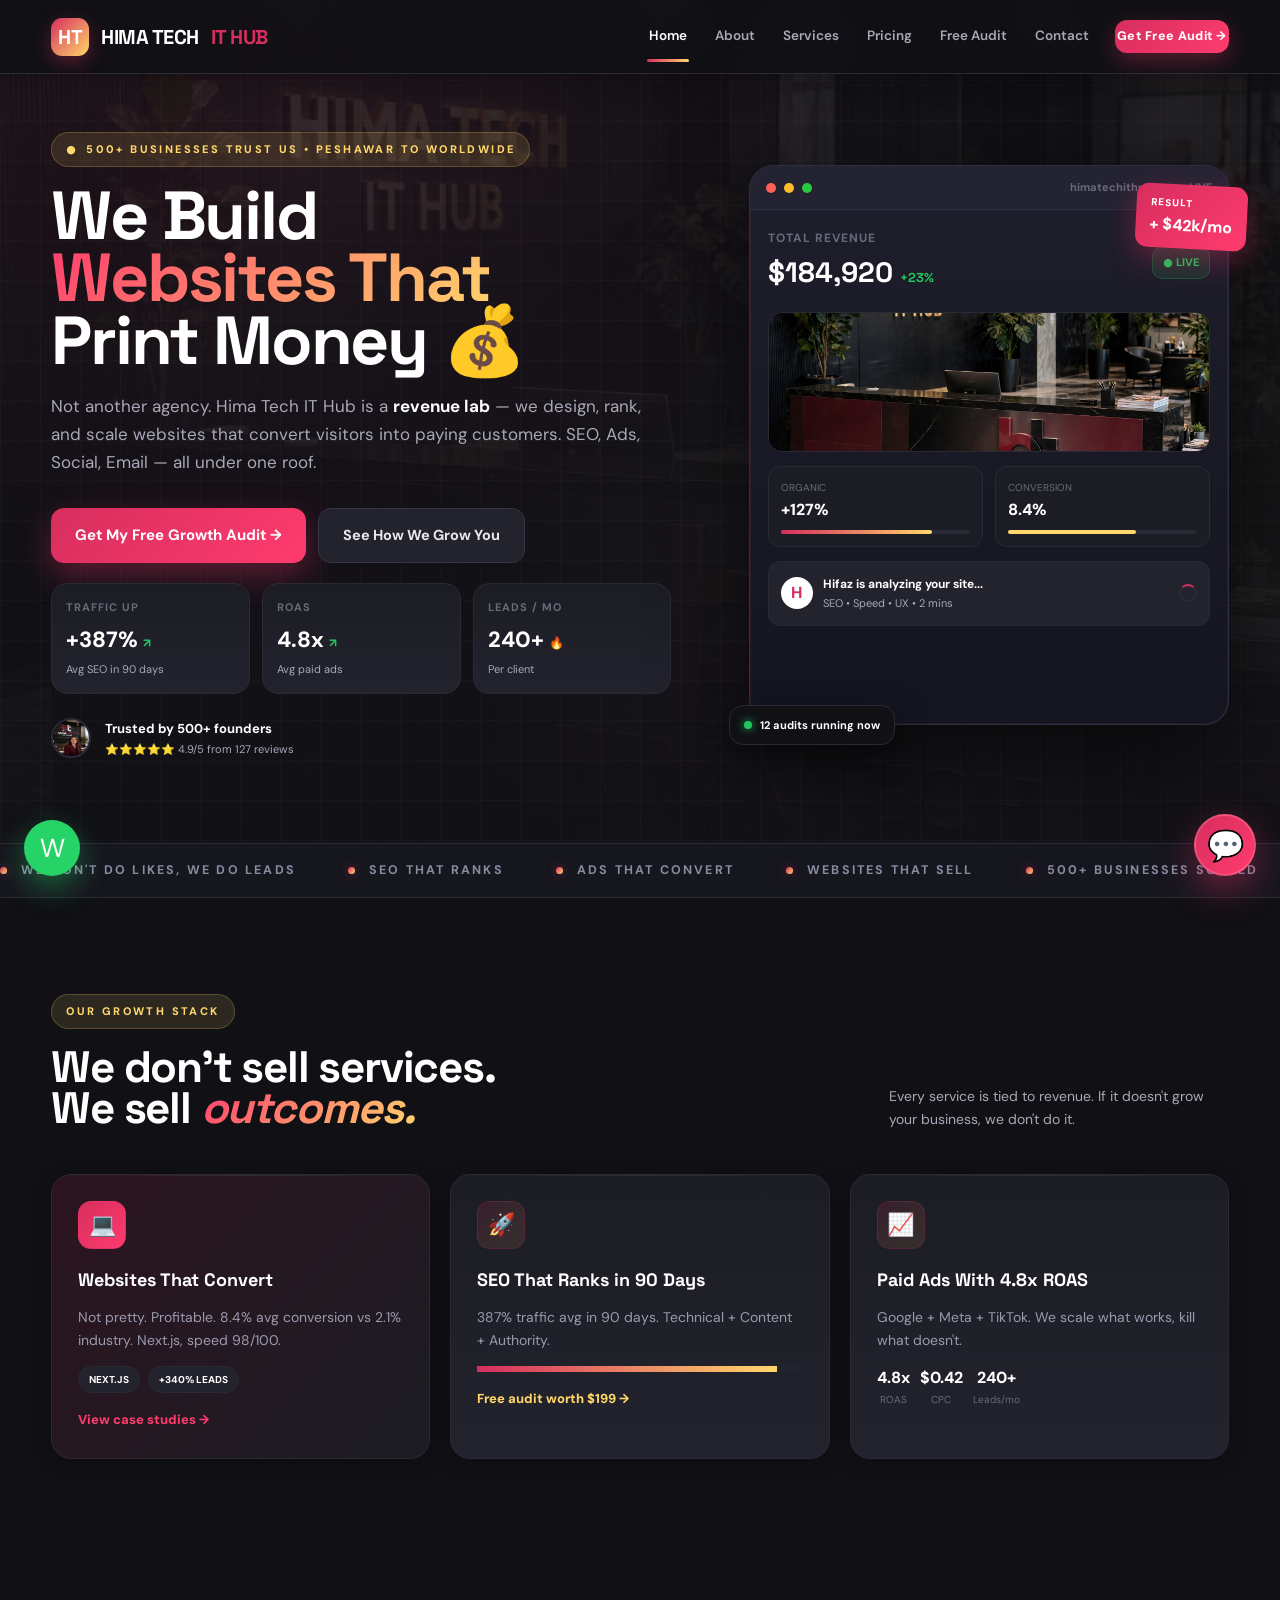
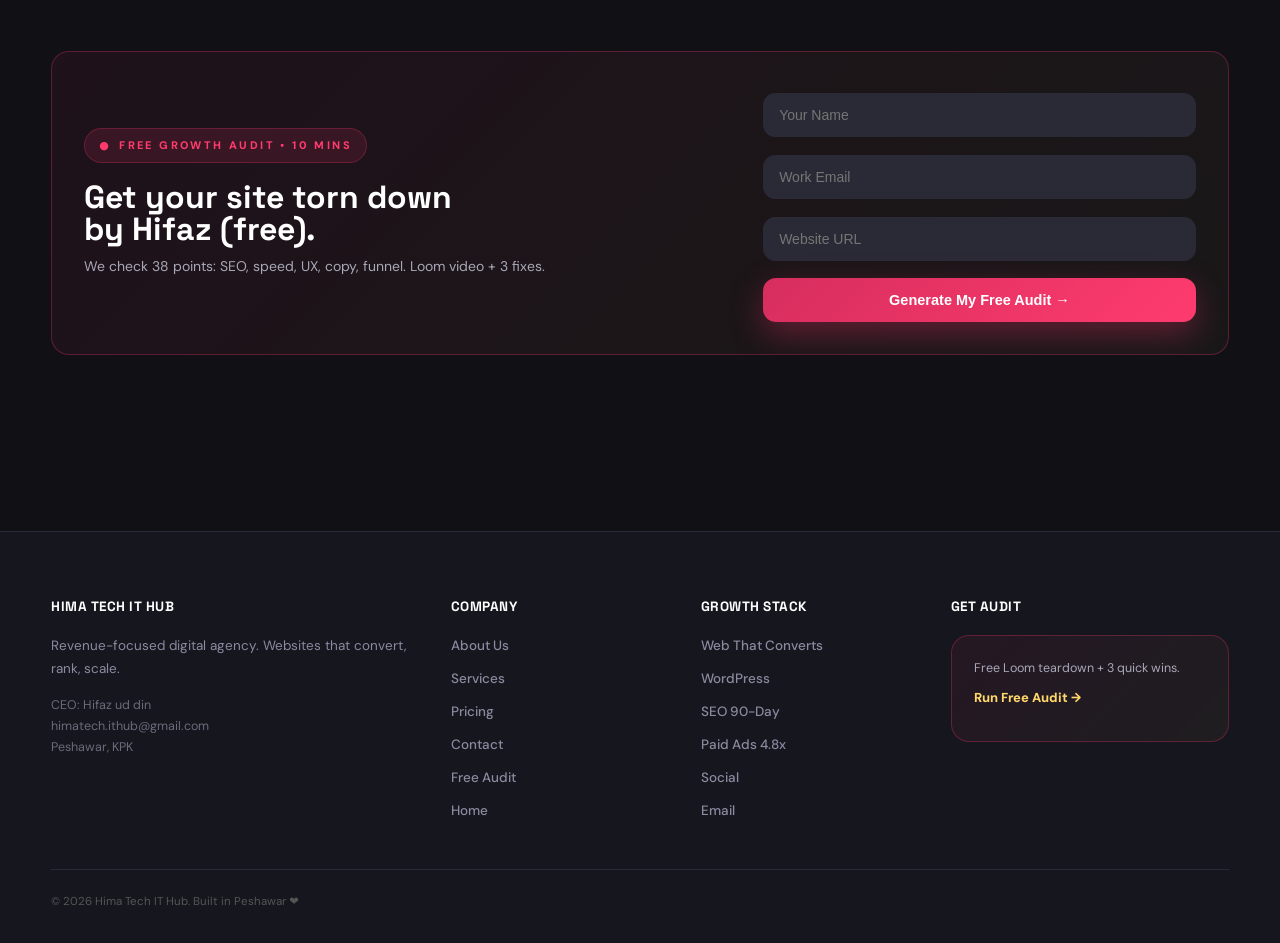
==== index.html @ adca0b05 "Add files via upload" ====
<!doctype html><html lang="en"><head><meta charset="utf-8"><meta name="viewport" content="width=device-width,initial-scale=1">
<title>Hima Tech IT Hub — Digital Marketing Agency That Drives Growth</title>
<meta name="description" content="Peshawar's premium digital marketing agency. SEO, Web Dev, Paid Ads, Social Media that actually converts. Free audit in 10 mins.">
<link href="https://fonts.googleapis.com/css2?family=DM+Sans:wght@400;500;700&family=Space+Grotesk:wght@600;700;800&display=swap" rel="stylesheet">
<link rel="stylesheet" href="assets/css/site.css">
<style>
.digital-grid{position:absolute;inset:0;background-image:linear-gradient(rgba(255,255,255,.02) 1px, transparent 1px),linear-gradient(90deg, rgba(255,255,255,.02) 1px, transparent 1px);background-size:40px 40px;z-index:1}
.hero-left{max-width:620px}
.hero-right{position:relative;width:480px;height:560px}
.dashboard-card{background:linear-gradient(180deg, #1E1E2C 0%, #151520 100%);border:1px solid #2E2E42;border-radius:24px;overflow:hidden;box-shadow:0 30px 90px rgba(0,0,0,.6), 0 0 0 1px rgba(214,46,94,.12) inset}
.dash-header{height:44px;background:#232332;border-bottom:1px solid #2E2E42;display:flex;align-items:center;gap:8px;padding:0 16px}
.dash-dot{width:10px;height:10px;border-radius:50%}
.stats-row{display:grid;grid-template-columns:repeat(3,1fr);gap:12px;margin-top:20px}
.stat-mini{background:linear-gradient(180deg, #1C1C24, #23232E);border:1px solid #2A2A36;border-radius:16px;padding:14px}
.trusted-logos{display:flex;gap:32px;opacity:.5;filter:grayscale(1);align-items:center;flex-wrap:wrap}
@media(max-width:1000px){.hero-right{display:none}.stats-row{grid-template-columns:1fr}}
</style>
</head><body>
<nav class="navbar"><div class="container nav-inner">
<a class="logo" href="index.html"><div class="logo-mark">HT</div> HIMA TECH <span>IT HUB</span></a>
<div class="nav-links" id="navLinks">
<a href="index.html" class="active">Home</a>
<a href="about.html">About</a>
<a href="services.html">Services</a>
<a href="pricing.html">Pricing</a>
<a href="audit.html">Free Audit</a>
<a href="contact.html">Contact</a>
<a href="audit.html" class="navcta">Get Free Audit →</a>
</div>
<button class="mobile-toggle" id="mobileToggle">☰</button>
</div></nav>

<section class="hero" style="min-height:92vh"><div class="digital-grid"></div><div class="hero-bg"><img src="assets/images/image_20260923_080202.webp" alt="" style="opacity:.18"><div class="hero-gradient"></div></div>
<div class="container" style="display:flex;justify-content:space-between;align-items:center;gap:40px;position:relative;z-index:2;flex-wrap:wrap">
<div class="hero-left">
<div class="kicker"><span class="blink">●</span> 500+ BUSINESSES TRUST US • PESHAWAR TO WORLDWIDE</div>
<h1>We Build<br><em>Websites That</em><br>Print Money 💰</h1>
<p class="lead">Not another agency. Hima Tech IT Hub is a <b style="color:#fff">revenue lab</b> — we design, rank, and scale websites that convert visitors into paying customers. SEO, Ads, Social, Email — all under one roof.</p>
<div style="display:flex;gap:12px;flex-wrap:wrap">
<a href="audit.html" class="btn btn-primary" style="font-size:15px">Get My Free Growth Audit →</a>
<a href="services.html" class="btn btn-secondary">See How We Grow You</a>
</div>
<div class="stats-row">
<div class="stat-mini"><div style="font-size:11px;color:#6A6A7A;letter-spacing:1px;font-weight:700">TRAFFIC UP</div><div style="font-size:22px;font-weight:800;margin-top:4px">+387% <span style="color:#22c55e;font-size:12px">↗</span></div><div style="font-size:11px;color:#A8A8B8;margin-top:2px">Avg SEO in 90 days</div></div>
<div class="stat-mini"><div style="font-size:11px;color:#6A6A7A;letter-spacing:1px;font-weight:700">ROAS</div><div style="font-size:22px;font-weight:800;margin-top:4px">4.8x <span style="color:#22c55e;font-size:12px">↗</span></div><div style="font-size:11px;color:#A8A8B8;margin-top:2px">Avg paid ads</div></div>
<div class="stat-mini"><div style="font-size:11px;color:#6A6A7A;letter-spacing:1px;font-weight:700">LEADS / MO</div><div style="font-size:22px;font-weight:800;margin-top:4px">240+ <span style="color:#FFD76B;font-size:12px">🔥</span></div><div style="font-size:11px;color:#A8A8B8;margin-top:2px">Per client</div></div>
</div>
<div style="margin-top:24px;display:flex;gap:14px;align-items:center"><img src="assets/images/image_20260923_080234.webp" style="width:40px;height:40px;border-radius:50%;border:2px solid #2A2A36"><div><div style="font-size:13px;font-weight:700">Trusted by 500+ founders</div><div style="font-size:11px;color:#A8A8B8">⭐⭐⭐⭐⭐ 4.9/5 from 127 reviews</div></div></div>
</div>

<div class="hero-right">
<div class="dashboard-card" style="height:100%;padding:0">
<div class="dash-header"><div class="dash-dot" style="background:#FF5F57"></div><div class="dash-dot" style="background:#FFBD2E"></div><div class="dash-dot" style="background:#28CA42"></div><div style="margin-left:auto;font-size:11px;color:#6A6A7A;font-weight:700">himatechithub.com • LIVE</div></div>
<div style="padding:18px">
<div style="display:flex;justify-content:space-between;align-items:center"><div><div style="font-size:12px;color:#6A6A7A;font-weight:700;letter-spacing:1px">TOTAL REVENUE</div><div style="font-size:28px;font-weight:800;font-family:Space Grotesk">$184,920 <span style="color:#22c55e;font-size:13px">+23%</span></div></div><div style="background:rgba(34,197,94,.12);border:1px solid rgba(34,197,94,.2);border-radius:10px;padding:6px 10px;font-size:11px;color:#22c55e;font-weight:800">● LIVE</div></div>
<img src="assets/images/image_20260923_080202.webp" style="width:100%;height:140px;object-fit:cover;border-radius:14px;margin-top:16px;border:1px solid #2A2A36">
<div style="display:grid;grid-template-columns:1fr 1fr;gap:12px;margin-top:14px">
<div style="background:#1C1C24;border:1px solid #2A2A36;border-radius:12px;padding:12px"><div style="font-size:10px;color:#6A6A7A">ORGANIC</div><div style="font-weight:800">+127%</div><div style="height:4px;background:#2A2A36;border-radius:10px;margin-top:6px"><div style="width:80%;height:100%;background:linear-gradient(90deg,#D62E5E,#FFD76B);border-radius:10px"></div></div></div>
<div style="background:#1C1C24;border:1px solid #2A2A36;border-radius:12px;padding:12px"><div style="font-size:10px;color:#6A6A7A">CONVERSION</div><div style="font-weight:800">8.4%</div><div style="height:4px;background:#2A2A36;border-radius:10px;margin-top:6px"><div style="width:68%;height:100%;background:#FFD76B;border-radius:10px"></div></div></div>
</div>
<div style="margin-top:14px;background:#23232E;border:1px solid #2A2A36;border-radius:12px;padding:12px;display:flex;align-items:center;gap:10px"><div style="width:32px;height:32px;background:#fff;border-radius:50%;display:grid;place-items:center;font-weight:800;color:#D62E5E">H</div><div style="flex:1"><div style="font-size:12px;font-weight:700">Hifaz is analyzing your site...</div><div style="font-size:11px;color:#A8A8B8">SEO • Speed • UX • 2 mins</div></div><div style="width:18px;height:18px;border:2px solid #2A2A36;border-top-color:#D62E5E;border-radius:50%;animation:spin 1s linear infinite"></div></div>
</div>
</div>
<div style="position:absolute;bottom:-20px;left:-20px;background:#101015;border:1px solid #2A2A36;border-radius:14px;padding:10px 14px;display:flex;align-items:center;gap:8px;box-shadow:0 10px 30px rgba(0,0,0,.5)"><div style="width:8px;height:8px;background:#22c55e;border-radius:50%;box-shadow:0 0 8px #22c55e;animation:blink 1.2s infinite"></div><span style="font-size:11px;font-weight:700">12 audits running now</span></div>
<div style="position:absolute;top:20px;right:-18px;background:linear-gradient(135deg,#D62E5E,#FF3B6E);border-radius:12px;padding:10px 14px;box-shadow:0 10px 30px rgba(214,46,94,.4);transform:rotate(3deg)"><div style="font-size:10px;font-weight:800;letter-spacing:1px">RESULT</div><div style="font-size:16px;font-weight:800">+ $42k/mo</div></div>
</div>
</div>
</section>

<div class="marquee"><div class="marquee-track"><span><i></i> WE DON'T DO LIKES, WE DO LEADS</span><span><i></i> SEO THAT RANKS</span><span><i></i> ADS THAT CONVERT</span><span><i></i> WEBSITES THAT SELL</span><span><i></i> 500+ BUSINESSES SCALED</span><span><i></i> PESHAWAR • DUBAI • USA</span><span><i></i> WE DON'T DO LIKES, WE DO LEADS</span></div></div>

<section><div class="container"><div class="section-head" style="display:flex;justify-content:space-between;align-items:end;flex-wrap:wrap;gap:20px"><div><div class="kicker">OUR GROWTH STACK</div><h2>We don't sell services.<br>We sell <em style="background:linear-gradient(135deg,#FF3B6E,#FFD76B);-webkit-background-clip:text;-webkit-text-fill-color:transparent">outcomes.</em></h2></div><p style="color:#A8A8B8;max-width:340px;font-size:14px;line-height:1.6">Every service is tied to revenue. If it doesn't grow your business, we don't do it.</p></div>
<div class="grid" style="grid-template-columns:repeat(3,1fr)">
<div class="card" style="background:linear-gradient(135deg, rgba(214,46,94,.14), #1C1C24)"><div class="card-icon" style="background:linear-gradient(135deg,#D62E5E,#FF3B6E);color:#fff">💻</div><h3>Websites That Convert</h3><p>Not pretty. Profitable. 8.4% avg conversion vs 2.1% industry. Next.js, speed 98/100.</p><div style="margin-top:14px;display:flex;gap:8px"><span style="background:#23232E;border:1px solid #2A2A36;border-radius:100px;padding:4px 10px;font-size:10px;font-weight:700">NEXT.JS</span><span style="background:#23232E;border:1px solid #2A2A36;border-radius:100px;padding:4px 10px;font-size:10px;font-weight:700">+340% LEADS</span></div><a href="services/web.html" style="margin-top:16px;display:inline-flex;gap:6px;align-items:center;color:#FF3B6E;font-weight:800;font-size:13px">View case studies →</a></div>
<div class="card"><div class="card-icon">🚀</div><h3>SEO That Ranks in 90 Days</h3><p>387% traffic avg in 90 days. Technical + Content + Authority.</p><div style="margin-top:14px;height:6px;background:#23232E;border-radius:10px"><div style="width:92%;height:100%;background:linear-gradient(90deg,#D62E5E,#FFD76B)"></div></div><a href="services/seo.html" style="margin-top:16px;display:inline-flex;color:#FFD76B;font-weight:800;font-size:13px">Free audit worth $199 →</a></div>
<div class="card"><div class="card-icon">📈</div><h3>Paid Ads With 4.8x ROAS</h3><p>Google + Meta + TikTok. We scale what works, kill what doesn't.</p><div style="margin-top:12px;display:flex;gap:10px"><div style="text-align:center"><div style="font-weight:800">4.8x</div><div style="font-size:10px;color:#6A6A7A">ROAS</div></div><div style="text-align:center"><div style="font-weight:800">$0.42</div><div style="font-size:10px;color:#6A6A7A">CPC</div></div><div style="text-align:center"><div style="font-weight:800">240+</div><div style="font-size:10px;color:#6A6A7A">Leads/mo</div></div></div></div>
</div></div></section>

<section><div class="container"><div class="audit-box blink-border" style="display:grid;grid-template-columns:1.2fr .8fr;gap:30px;align-items:center;padding:32px"><div><div class="kicker" style="background:rgba(214,46,94,.15);border-color:rgba(214,46,94,.3);color:#FF3B6E"><span class="blink">●</span> FREE GROWTH AUDIT • 10 MINS</div><h2 style="font-family:Space Grotesk;font-size:32px;line-height:1">Get your site torn down<br>by Hifaz (free).</h2><p style="color:#A8A8B8;margin-top:10px;font-size:14px">We check 38 points: SEO, speed, UX, copy, funnel. Loom video + 3 fixes.</p></div><form id="auditForm"><input class="input" id="auditName" placeholder="Your Name" required><input class="input" id="auditEmail" type="email" placeholder="Work Email" required><input class="input" id="auditPhone" placeholder="Website URL" required><div id="auditProgress" style="display:none;margin:12px 0"><div style="height:8px;background:#23232E;border-radius:100px;overflow:hidden"><div style="height:100%;width:0%;background:linear-gradient(90deg,#D62E5E,#FFD76B);transition:.3s"></div></div><span style="font-size:12px;color:#A8A8B8;margin-top:6px;display:block">0% • Scanning 38 checks...</span></div><button class="btn btn-primary" style="width:100%;justify-content:center;margin-top:8px">Generate My Free Audit →</button><div id="auditResult" style="display:none;margin-top:14px"></div></form></div></div></section>

<footer><div class="container footer-grid">
<div><h4>HIMA TECH IT HUB</h4><p style="color:#8a8aa0;font-size:13.5px;margin-top:10px;line-height:1.7">Revenue-focused digital agency. Websites that convert, rank, scale.</p><p style="color:#6A6A7A;font-size:12.5px;margin-top:14px">CEO: Hifaz ud din<br>himatech.ithub@gmail.com<br>Peshawar, KPK</p></div>
<div><h4>Company</h4><a href="about.html">About Us</a><a href="services.html">Services</a><a href="pricing.html">Pricing</a><a href="contact.html">Contact</a><a href="audit.html">Free Audit</a><a href="index.html">Home</a></div>
<div><h4>Growth Stack</h4><a href="services/web.html">Web That Converts</a><a href="services/wordpress.html">WordPress</a><a href="services/seo.html">SEO 90-Day</a><a href="services/digital-marketing.html">Paid Ads 4.8x</a><a href="services/social-media.html">Social</a><a href="services/email-marketing.html">Email</a></div>
<div><h4>Get Audit</h4><div class="audit-box blink-border"><p style="font-size:12.5px;color:#A8A8B8">Free Loom teardown + 3 quick wins.</p><a href="audit.html" style="color:#FFD76B;font-weight:800;font-size:13px;margin-top:8px;display:inline-flex;gap:6px">Run Free Audit →</a></div></div>
</div><div class="container" style="margin-top:36px;padding-top:22px;border-top:1px solid #2A2A36;display:flex;justify-content:space-between;flex-wrap:wrap;gap:12px"><p style="color:#555;font-size:11.5px">© 2026 Hima Tech IT Hub. Built in Peshawar ❤️</p></div></footer>

<div class="hifaz-widget">
  <div class="hifaz-bubble" id="hifazBubble" onclick="toggleHifaz()">💬</div>
  <div class="hifaz-panel" id="hifazPanel">
    <div class="hifaz-header">
      <div class="hifaz-header-info"><div class="hifaz-avatar">H</div><div class="hifaz-status"><b>Hifaz is Online</b><span><i></i> CEO • Reply in 2 mins</span></div></div>
      <div class="hifaz-controls"><div class="hifaz-ctrl" onclick="minimizeHifaz()" title="Minimize">─</div><div class="hifaz-ctrl" onclick="closeHifaz()" title="Close">✕</div></div>
    </div>
    <div id="hifazBody" style="height:220px;overflow-y:auto;padding:14px"><div class="hifaz-msg"><p>👋 Need a Stripe-level site that actually converts? I can review your current site free in 10 mins. Want the audit?</p><div class="hifaz-msg-time">Just now • Online</div></div></div>
    <div class="hifaz-input-area"><input class="hifaz-input" id="hifazInput" placeholder="Type your message..." onkeypress="if(event.key==='Enter') sendHifaz()"><button class="hifaz-send" onclick="sendHifaz()">➤</button></div>
  </div>
  <div class="hifaz-minimized" id="hifazMinimized" onclick="restoreHifaz()"><div class="hifaz-minimized-dot"></div><span style="font-size:13px;font-weight:700;color:#fff">Hifaz is Online</span><span style="font-size:11px;color:#A8A8B8;margin-left:6px">Click to expand</span><div style="margin-left:10px;width:22px;height:22px;background:rgba(255,255,255,.1);border-radius:6px;display:grid;place-items:center;font-size:10px" onclick="event.stopPropagation(); closeHifaz()">✕</div></div>
</div>

<a class="whatsapp" href="https://wa.me/923001234567" target="_blank">W</a>
<div class="popup" id="welcomePopup"><div class="popup-box"><div class="close-x" onclick="closePopup('welcomePopup')">✕</div><div class="kicker"><span class="blink">●</span> LIMITED • $199 VALUE FREE</div><h3 style="font-family:Space Grotesk;font-size:22px;margin:12px 0">Free 10-Min Loom Audit</h3><p style="color:#A8A8B8;font-size:13px;line-height:1.5">Hifaz will record a personal video tearing down your site.</p><a href="audit.html" class="btn btn-primary" style="margin-top:18px;width:100%;justify-content:center">Claim My Free Audit →</a></div></div>
<div class="popup" id="auditPopup"><div class="popup-box"><div class="close-x" onclick="closePopup('auditPopup')">✕</div><h3 style="font-family:Space Grotesk">Start Free Audit</h3><form id="auditForm2" style="margin-top:16px"><input class="input" placeholder="Your Name" required><input class="input" type="email" placeholder="Work Email" required><input class="input" placeholder="Website URL" required><button class="btn btn-primary" style="width:100%;margin-top:10px;justify-content:center">Generate Audit →</button></form></div></div>
<script>const s=document.createElement('style');s.textContent='@keyframes spin{to{transform:rotate(360deg)}}';document.head.appendChild(s);</script>
<script src="assets/js/site.js"></script>
</body></html>
---- assets/css/site.css ----
:root{
 --black:#101015;
 --black2:#16161E;
 --card:#1C1C24;
 --card2:#23232E;
 --card3:#2A2A36;
 --maroon:#D62E5E;
 --maroon2:#FF3B6E;
 --maroon3:#9B1D3D;
 --gold:#FFD76B;
 --gold2:#D4AF37;
 --muted:#A8A8B8;
 --muted2:#6A6A7A;
 --border:#2A2A36;
 --border2:#343444;
 --white:#F8F8FF;
}
*{margin:0;padding:0;box-sizing:border-box}
html{scroll-behavior:smooth}
body{font-family:'DM Sans',system-ui,sans-serif;background:var(--black);color:#fff;line-height:1.7;overflow-x:hidden}
.container{width:min(1180px,92%);margin:auto}
a{text-decoration:none;color:inherit;cursor:pointer}
img{max-width:100%;display:block}

/* Navbar - bright rich */
.navbar{position:fixed;top:0;width:100%;height:74px;background:rgba(16,16,21,.88);backdrop-filter:blur(20px) saturate(1.2);border-bottom:1px solid var(--border);z-index:1000;box-shadow:0 4px 30px rgba(0,0,0,.3)}
.nav-inner{height:100%;display:flex;justify-content:space-between;align-items:center}
.logo{display:flex;align-items:center;gap:12px;font-family:'Space Grotesk',sans-serif;font-weight:800;font-size:20px;letter-spacing:-.5px}
.logo-mark{width:38px;height:38px;background:linear-gradient(135deg,var(--maroon),var(--gold));border-radius:11px;display:grid;place-items:center;font-weight:900;color:#fff;box-shadow:0 6px 18px rgba(214,46,94,.35)}
.logo span{color:var(--maroon);font-weight:700}
.nav-links{display:flex;gap:24px;align-items:center;font-size:13.5px;font-weight:600;color:var(--muted)}
.nav-links a{position:relative;transition:.25s;padding:6px 2px}
.nav-links a:hover,.nav-links a.active{color:#fff}
.nav-links a.active:after{content:'';position:absolute;bottom:-8px;left:0;width:100%;height:2.5px;background:linear-gradient(90deg,var(--maroon),var(--gold));border-radius:2px}
.navcta{background:linear-gradient(135deg,var(--maroon),var(--maroon2));color:#fff;padding:11px 20px;border-radius:12px;font-weight:800;font-size:12.5px;letter-spacing:.3px;transition:.25s;box-shadow:0 8px 22px rgba(214,46,94,.35)}
.navcta:hover{transform:translateY(-2px);box-shadow:0 12px 30px rgba(214,46,94,.45)}
.mobile-toggle{display:none;background:var(--card2);border:1px solid var(--border);color:#fff;width:42px;height:42px;border-radius:12px;cursor:pointer}

/* Hero - brighter */
.hero{padding:132px 0 84px;min-height:90vh;display:flex;align-items:center;position:relative;overflow:hidden;background:radial-gradient(800px 500px at 15% 20%, rgba(214,46,94,.18), transparent), radial-gradient(700px 400px at 85% 70%, rgba(255,215,107,.12), transparent), linear-gradient(180deg, var(--black) 0%, var(--black2) 100%)}
.hero-bg{position:absolute;inset:0;z-index:0}
.hero-bg img{width:100%;height:100%;object-fit:cover;opacity:.22}
.hero-gradient{position:absolute;inset:0;background:linear-gradient(180deg, rgba(16,16,21,.4) 0%, rgba(16,16,21,.85) 100%);z-index:1}
.hero .container{position:relative;z-index:2}
.kicker{color:var(--gold);font-size:11px;letter-spacing:2.4px;text-transform:uppercase;font-weight:800;display:inline-flex;gap:8px;align-items:center;background:rgba(255,215,107,.12);border:1px solid rgba(255,215,107,.22);padding:7px 14px;border-radius:100px;margin-bottom:18px}
.blink{animation:blink 1.3s infinite}
@keyframes blink{0%,100%{opacity:1}50%{opacity:.4}}
h1{font-family:'Space Grotesk',sans-serif;font-size:clamp(38px,6vw,68px);line-height:.92;letter-spacing:-2.2px;font-weight:800}
h1 em{font-style:normal;background:linear-gradient(135deg,var(--maroon2),var(--gold));-webkit-background-clip:text;-webkit-text-fill-color:transparent}
.lead{color:var(--muted);max-width:640px;margin:20px 0 32px;font-size:17px;line-height:1.65}
.btn{display:inline-flex;gap:8px;align-items:center;padding:14px 24px;border-radius:13px;font-weight:700;border:0;cursor:pointer;font-size:14.5px;transition:.25s}
.btn-primary{background:linear-gradient(135deg,var(--maroon),var(--maroon2));color:#fff;box-shadow:0 12px 32px rgba(214,46,94,.38)}
.btn-primary:hover{transform:translateY(-2px);box-shadow:0 16px 40px rgba(214,46,94,.48)}
.btn-secondary{background:var(--card2);border:1px solid var(--border2);color:#e8e8ee}
.btn-secondary:hover{border-color:var(--border2);background:var(--card3);transform:translateY(-1px)}

/* Marquee */
.marquee{border-top:1px solid var(--border);border-bottom:1px solid var(--border);background:var(--black2);padding:16px 0;overflow:hidden;white-space:nowrap}
.marquee-track{display:flex;gap:52px;animation:marq 30s linear infinite}
.marquee-track span{font-size:12.5px;letter-spacing:2.2px;text-transform:uppercase;color:#8a8aa0;font-weight:700;display:flex;align-items:center;gap:14px}
.marquee-track span i{width:7px;height:7px;background:linear-gradient(135deg,var(--maroon),var(--gold));border-radius:50%;display:inline-block;box-shadow:0 0 8px rgba(214,46,94,.5)}
@keyframes marq{0%{transform:translateX(0)}100%{transform:translateX(-50%)}}

/* Sections */
section{padding:96px 0;position:relative}
.section-head{margin-bottom:44px}
.section-head h2{font-family:'Space Grotesk';font-size:clamp(30px,4.2vw,44px);letter-spacing:-1.2px;line-height:.95;font-weight:800}
.section-head p{color:var(--muted);max-width:580px;margin-top:14px;font-size:15px}
.grid{display:grid;grid-template-columns:repeat(auto-fill,minmax(320px,1fr));gap:20px}
.card{background:linear-gradient(180deg,var(--card),var(--card2));border:1px solid var(--border);border-radius:20px;padding:26px;transition:.35s;position:relative;overflow:hidden;box-shadow:0 4px 20px rgba(0,0,0,.2)}
.card:before{content:'';position:absolute;top:0;left:0;right:0;height:1px;background:linear-gradient(90deg, transparent, rgba(255,255,255,.08), transparent)}
.card:hover{border-color:rgba(214,46,94,.35);transform:translateY(-6px);box-shadow:0 20px 50px rgba(0,0,0,.35), 0 0 0 1px rgba(214,46,94,.1) inset}
.card h3{font-size:18px;margin-bottom:10px;font-family:'Space Grotesk';font-weight:700}
.card p{color:#9a9ab0;font-size:14px;line-height:1.65}
.card-icon{width:48px;height:48px;border-radius:13px;background:linear-gradient(135deg, rgba(214,46,94,.15), rgba(255,215,107,.1));border:1px solid rgba(214,46,94,.2);display:grid;place-items:center;margin-bottom:16px;color:var(--maroon2);font-size:22px}

.img-card{border-radius:22px;overflow:hidden;border:1px solid var(--border);position:relative;box-shadow:0 12px 40px rgba(0,0,0,.3)}
.img-card img{width:100%;height:100%;object-fit:cover;transition:.7s}
.img-card:hover img{transform:scale(1.06)}

.pricing{display:grid;grid-template-columns:repeat(3,1fr);gap:20px}
.price-card{background:var(--card);border:1px solid var(--border);border-radius:22px;padding:32px;position:relative;transition:.3s}
.price-card:hover{transform:translateY(-4px);border-color:var(--border2)}
.price-card.popular{border-color:var(--maroon);background:linear-gradient(180deg, rgba(214,46,94,.12), var(--card));transform:scale(1.03);box-shadow:0 20px 60px rgba(214,46,94,.18)}
.price-badge{position:absolute;top:-13px;left:50%;transform:translateX(-50%);background:linear-gradient(135deg,var(--maroon),var(--gold));color:#fff;font-size:10.5px;letter-spacing:1.5px;font-weight:800;padding:7px 16px;border-radius:100px;box-shadow:0 6px 18px rgba(214,46,94,.35)}

/* Footer - functional */
footer{background:var(--black2);border-top:1px solid var(--border);padding:64px 0 32px;margin-top:80px}
.footer-grid{display:grid;grid-template-columns:1.7fr 1fr 1fr 1.3fr;gap:36px}
footer h4{font-family:'Space Grotesk';font-size:13.5px;margin-bottom:16px;letter-spacing:.5px;font-weight:700;text-transform:uppercase;color:#fff}
footer a{display:block;color:#8a8aa0;font-size:13.5px;margin:10px 0;transition:.25s;font-weight:500}
footer a:hover{color:#fff;transform:translateX(3px)}
footer a.active{color:var(--maroon2);font-weight:700}

/* Popups */
.popup{position:fixed;inset:0;background:rgba(0,0,0,.75);backdrop-filter:blur(12px);display:none;place-items:center;z-index:2000;padding:20px}
.popup-box{background:linear-gradient(180deg,var(--card2),var(--black));border:1px solid var(--border2);border-radius:24px;padding:32px;max-width:460px;width:100%;position:relative;box-shadow:0 40px 100px rgba(0,0,0,.7)}
.close-x{position:absolute;top:14px;right:14px;width:36px;height:36px;border-radius:50%;background:var(--card3);border:1px solid var(--border);display:grid;place-items:center;cursor:pointer;transition:.2s;color:#fff}
.close-x:hover{background:var(--maroon);border-color:var(--maroon)}

/* Hifaz Chat Widget - with minimize & cut */
.hifaz-widget{position:fixed;bottom:24px;right:24px;z-index:1300;font-family:'DM Sans',sans-serif}
.hifaz-bubble{width:62px;height:62px;background:linear-gradient(135deg,var(--maroon),var(--maroon2));border-radius:50%;display:grid;place-items:center;color:#fff;font-size:30px;box-shadow:0 14px 36px rgba(214,46,94,.45);cursor:pointer;animation:chatPulse 2.5s infinite;transition:.3s;border:2px solid rgba(255,255,255,.15)}
.hifaz-bubble:hover{transform:scale(1.08)}
@keyframes chatPulse{0%{box-shadow:0 0 0 0 rgba(214,46,94,.6)}70%{box-shadow:0 0 0 18px rgba(214,46,94,0)}100%{box-shadow:0 0 0 0 rgba(214,46,94,0)}}
.hifaz-panel{position:absolute;bottom:76px;right:0;width:360px;max-width:90vw;background:linear-gradient(180deg,var(--card2),var(--black2));border:1px solid var(--border2);border-radius:20px;box-shadow:0 24px 80px rgba(0,0,0,.5);overflow:hidden;display:none;animation:slideUp .3s ease}
.hifaz-panel.open{display:block}
@keyframes slideUp{from{transform:translateY(20px);opacity:0}to{transform:translateY(0);opacity:1}}
.hifaz-header{background:linear-gradient(135deg,var(--maroon),var(--maroon2));padding:16px 18px;display:flex;justify-content:space-between;align-items:center;color:#fff}
.hifaz-header-info{display:flex;gap:12px;align-items:center}
.hifaz-avatar{width:42px;height:42px;background:#fff;border-radius:50%;display:grid;place-items:center;font-weight:800;color:var(--maroon);font-size:16px;border:2px solid rgba(255,255,255,.3)}
.hifaz-status{display:flex;flex-direction:column}
.hifaz-status b{font-size:14px;font-weight:800;line-height:1}
.hifaz-status span{font-size:11px;opacity:.9;display:flex;align-items:center;gap:5px}
.hifaz-status span i{width:7px;height:7px;background:#22c55e;border-radius:50%;display:inline-block;box-shadow:0 0 6px #22c55e;animation:blink 1.5s infinite}
.hifaz-controls{display:flex;gap:8px}
.hifaz-ctrl{width:30px;height:30px;background:rgba(255,255,255,.18);border:1px solid rgba(255,255,255,.15);border-radius:8px;display:grid;place-items:center;cursor:pointer;transition:.2s;color:#fff;font-size:14px}
.hifaz-ctrl:hover{background:rgba(255,255,255,.28)}
.hifaz-body{padding:18px;background:var(--card)}
.hifaz-msg{background:var(--card3);border:1px solid var(--border);border-radius:14px 14px 14px 4px;padding:12px 14px;margin-bottom:12px;max-width:85%}
.hifaz-msg p{font-size:13px;color:#c8c8d8;line-height:1.5}
.hifaz-msg-time{font-size:10px;color:var(--muted2);margin-top:6px}
.hifaz-input-area{display:flex;gap:10px;padding:14px;background:var(--black2);border-top:1px solid var(--border)}
.hifaz-input{flex:1;background:var(--card3);border:1px solid var(--border);border-radius:12px;padding:11px 14px;color:#fff;font-size:13px;outline:none}
.hifaz-input:focus{border-color:var(--maroon)}
.hifaz-send{width:42px;height:42px;background:linear-gradient(135deg,var(--maroon),var(--maroon2));border:none;border-radius:12px;display:grid;place-items:center;color:#fff;cursor:pointer;transition:.2s}
.hifaz-send:hover{transform:scale(1.05)}
.hifaz-minimized{position:fixed;bottom:24px;right:24px;background:var(--card2);border:1px solid var(--border2);border-radius:100px;padding:10px 16px;display:none;align-items:center;gap:10px;z-index:1300;box-shadow:0 12px 32px rgba(0,0,0,.4);cursor:pointer}
.hifaz-minimized.show{display:flex}
.hifaz-minimized-dot{width:10px;height:10px;background:#22c55e;border-radius:50%;box-shadow:0 0 8px #22c55e;animation:blink 1.5s infinite}

.whatsapp{position:fixed;bottom:24px;left:24px;width:56px;height:56px;background:#25D366;border-radius:50%;display:grid;place-items:center;color:#fff;font-size:26px;box-shadow:0 12px 30px rgba(37,211,102,.4);z-index:1200;transition:.25s}
.whatsapp:hover{transform:scale(1.08)}
.audit-box{border:1px solid rgba(214,46,94,.35);border-radius:18px;padding:22px;background:linear-gradient(135deg, rgba(214,46,94,.08), rgba(255,215,107,.04));position:relative;overflow:hidden}
.audit-box.blink-border{animation:borderBlink 1.8s infinite}
@keyframes borderBlink{0%,100%{border-color:rgba(214,46,94,.35);box-shadow:0 0 0 0 rgba(214,46,94,.1)}50%{border-color:rgba(214,46,94,.7);box-shadow:0 0 0 10px rgba(214,46,94,.08)}}
.input{width:100%;background:var(--card3);border:1px solid var(--border);color:#fff;padding:13px 15px;border-radius:12px;font-size:14px;margin:9px 0;outline:none;transition:.2s}
.input:focus{border-color:var(--maroon);background:var(--card2)}
@media(max-width:900px){.nav-links{display:none}.mobile-toggle{display:grid}.footer-grid{grid-template-columns:1fr 1fr}.pricing{grid-template-columns:1fr}.hero{padding:104px 0 56px}.hifaz-panel{width:92vw;right:-8px}}
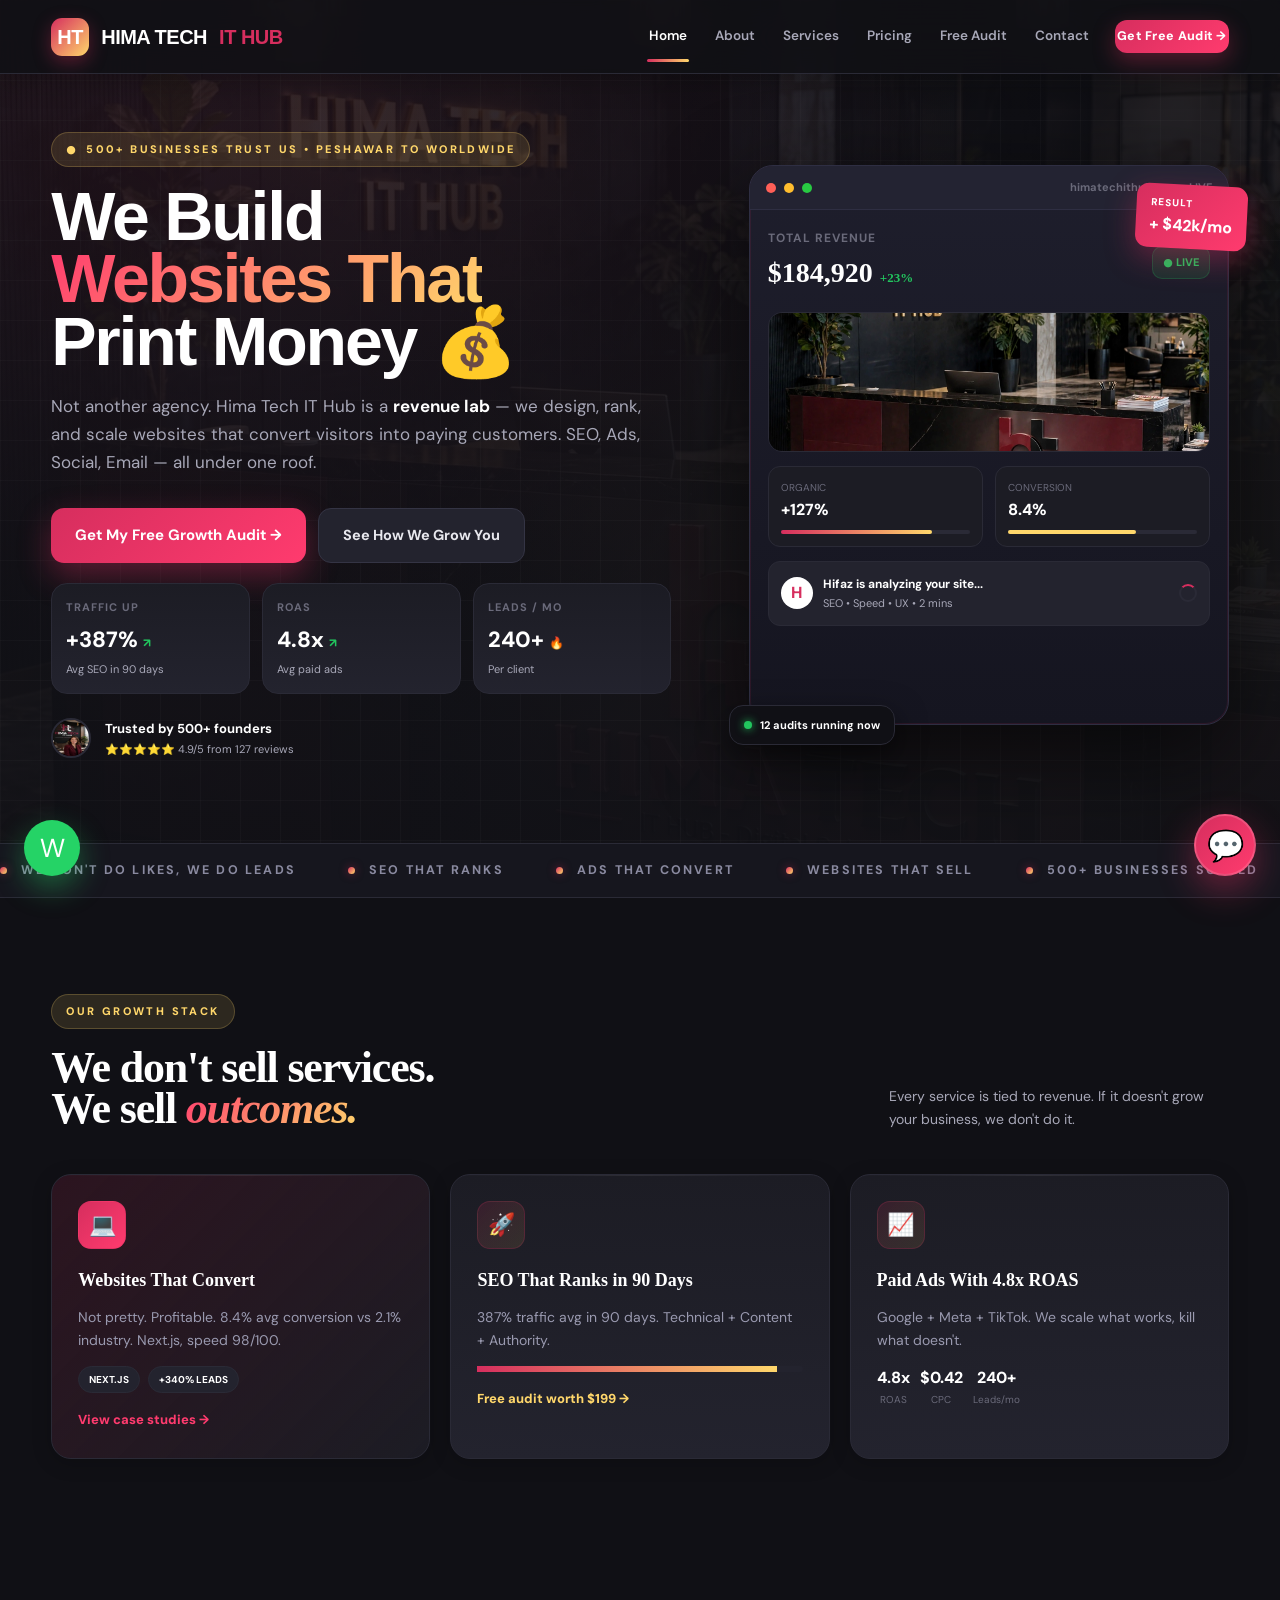
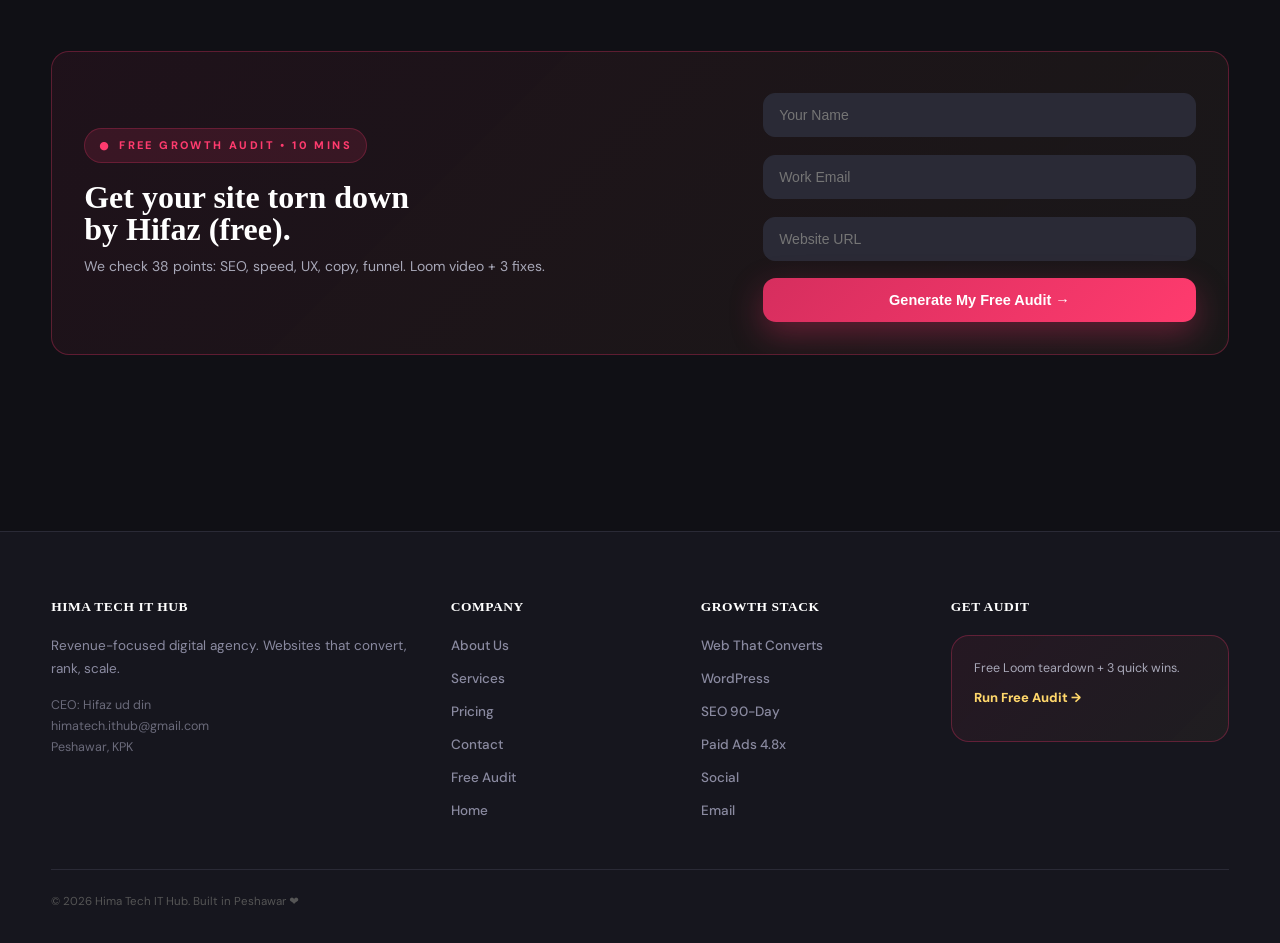
==== commit a3d4e671: "Update font link in index.html" ====
--- a/index.html
+++ b/index.html
@@ -1,7 +1,7 @@
 <!doctype html><html lang="en"><head><meta charset="utf-8"><meta name="viewport" content="width=device-width,initial-scale=1">
 <title>Hima Tech IT Hub — Digital Marketing Agency That Drives Growth</title>
 <meta name="description" content="Peshawar's premium digital marketing agency. SEO, Web Dev, Paid Ads, Social Media that actually converts. Free audit in 10 mins.">
-<link href="https://fonts.googleapis.com/css2?family=DM+Sans:wght@400;500;700&family=Space+Grotesk:wght@600;700;800&display=swap" rel="stylesheet">
+<link href="https://fonts.googleapis.com/css2?family=Clash+Display:wght@600;700&family=Syne:wght@700;800&family=DM+Sans:wght@400;500;700&display=swap" rel="stylesheet">
 <link rel="stylesheet" href="assets/css/site.css">
 <style>
 .digital-grid{position:absolute;inset:0;background-image:linear-gradient(rgba(255,255,255,.02) 1px, transparent 1px),linear-gradient(90deg, rgba(255,255,255,.02) 1px, transparent 1px);background-size:40px 40px;z-index:1}
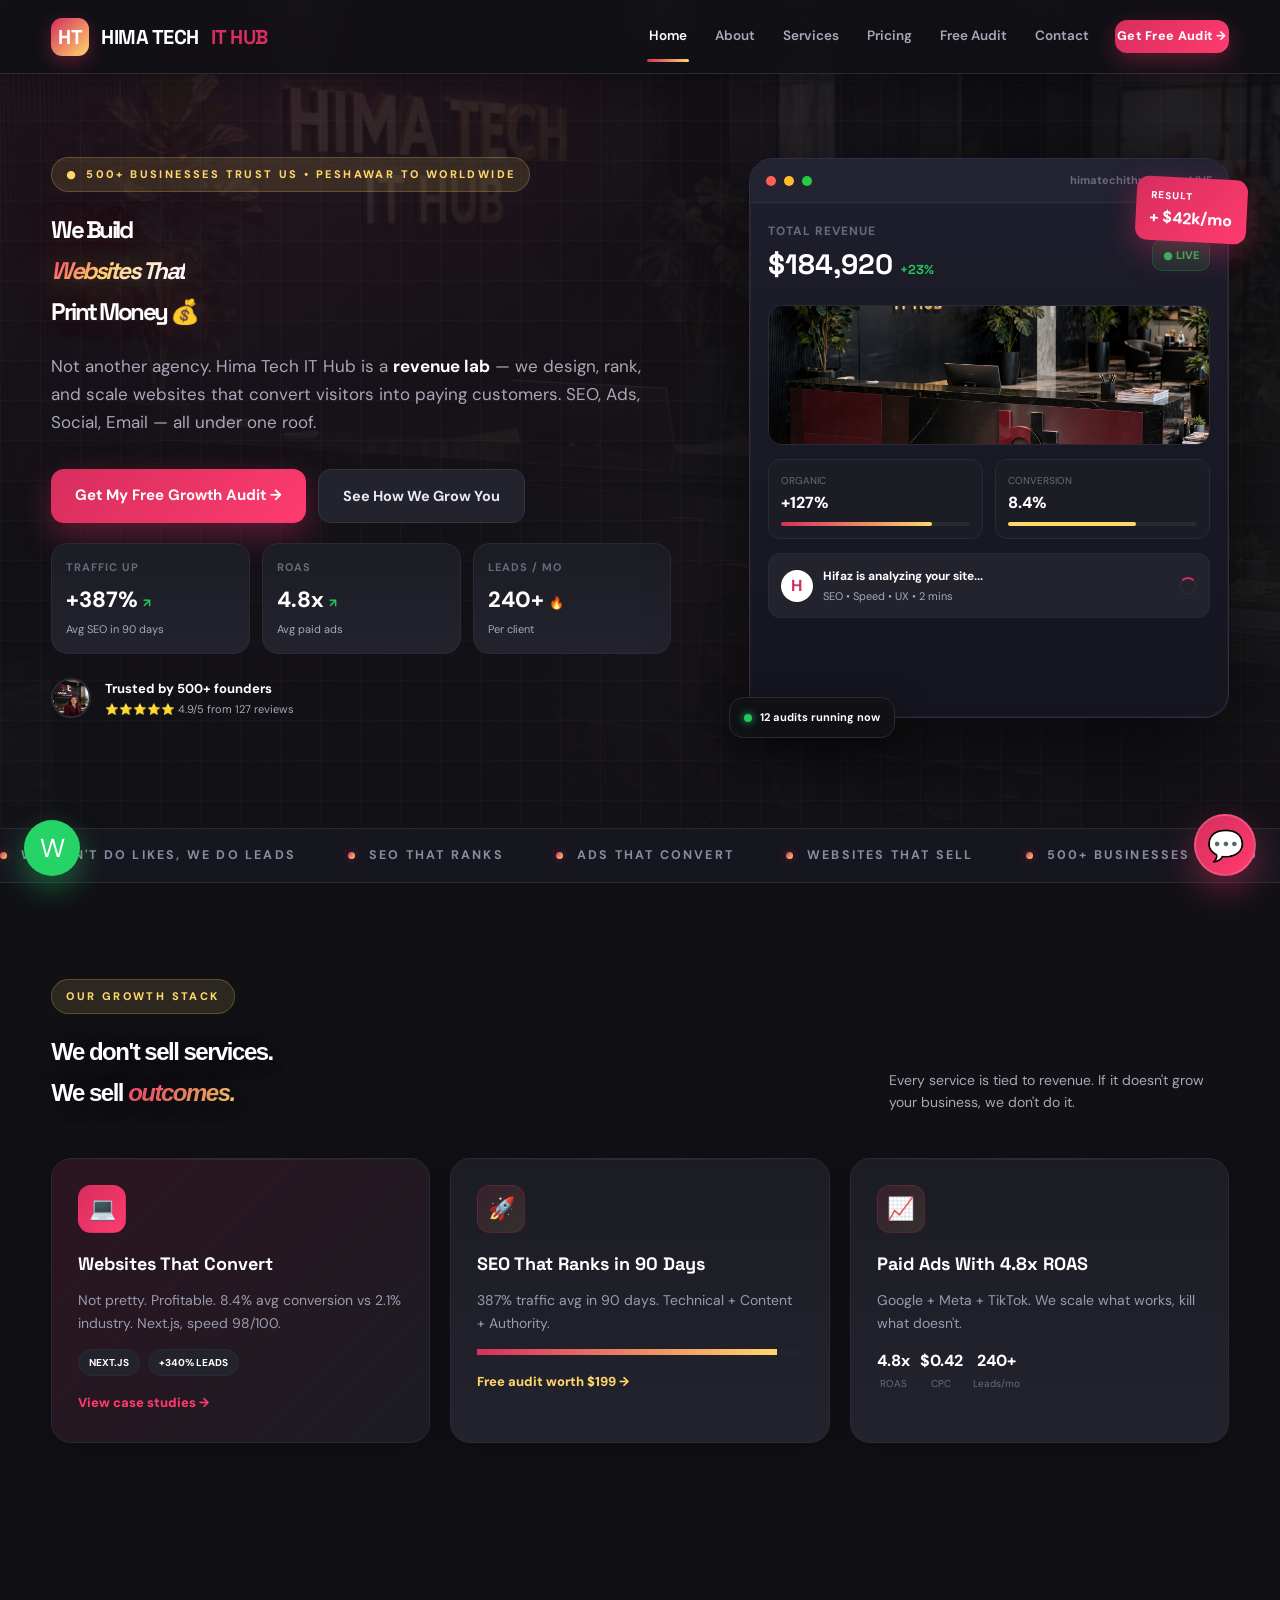
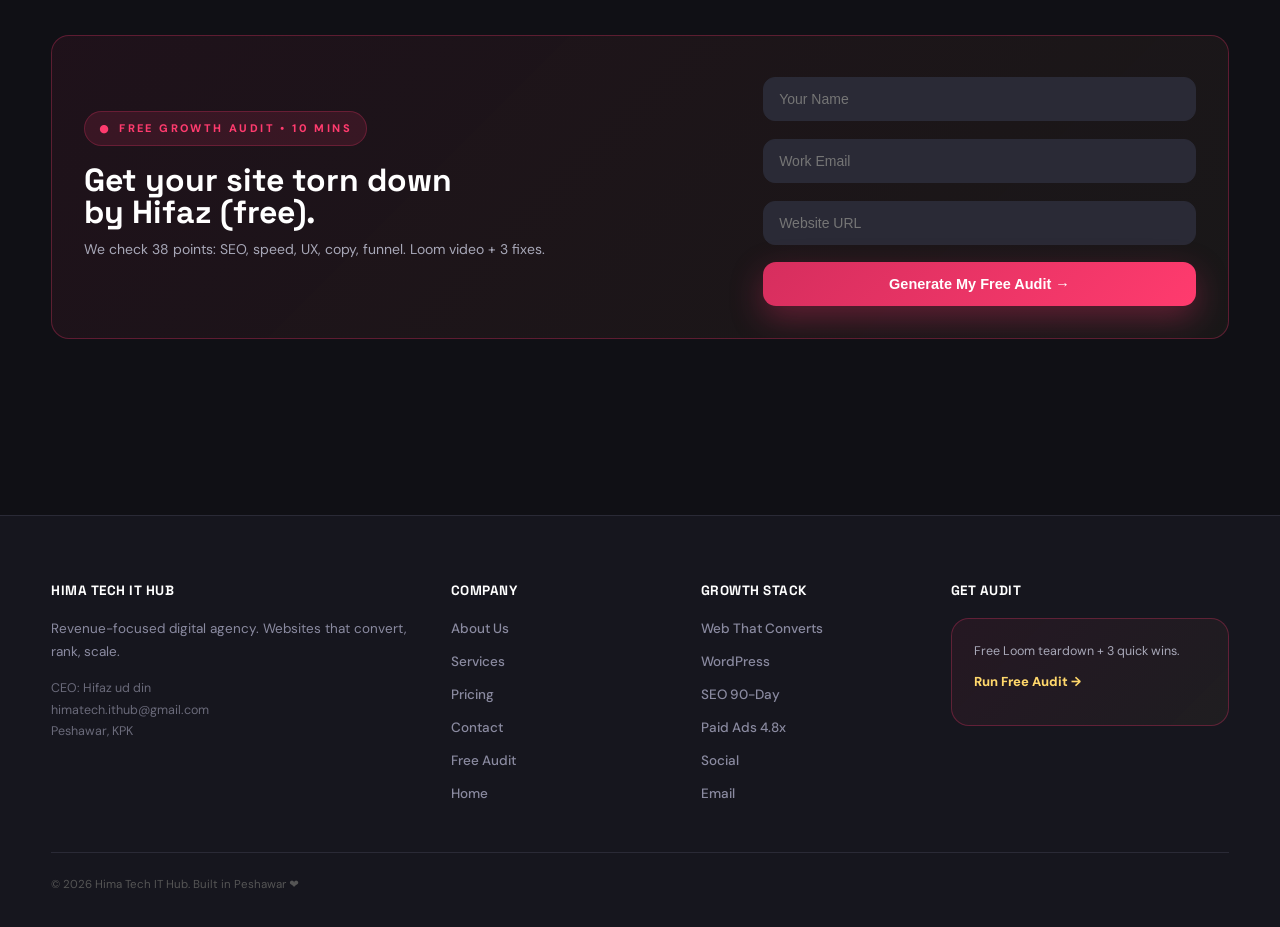
==== commit 0bf0e0aa: "Replace font link with new Google Fonts link" ====
--- a/index.html
+++ b/index.html
@@ -1,7 +1,7 @@
 <!doctype html><html lang="en"><head><meta charset="utf-8"><meta name="viewport" content="width=device-width,initial-scale=1">
 <title>Hima Tech IT Hub — Digital Marketing Agency That Drives Growth</title>
 <meta name="description" content="Peshawar's premium digital marketing agency. SEO, Web Dev, Paid Ads, Social Media that actually converts. Free audit in 10 mins.">
-<link href="https://fonts.googleapis.com/css2?family=Clash+Display:wght@600;700&family=Syne:wght@700;800&family=DM+Sans:wght@400;500;700&display=swap" rel="stylesheet">
+<link href="https://fonts.googleapis.com/css2?family=DM+Sans:wght@400;500;700&family=Space+Grotesk:wght@600;700;800&display=swap" rel="stylesheet">
 <link rel="stylesheet" href="assets/css/site.css">
 <style>
 .digital-grid{position:absolute;inset:0;background-image:linear-gradient(rgba(255,255,255,.02) 1px, transparent 1px),linear-gradient(90deg, rgba(255,255,255,.02) 1px, transparent 1px);background-size:40px 40px;z-index:1}
--- a/assets/css/site.css
+++ b/assets/css/site.css
@@ -46,8 +46,18 @@
 .kicker{color:var(--gold);font-size:11px;letter-spacing:2.4px;text-transform:uppercase;font-weight:800;display:inline-flex;gap:8px;align-items:center;background:rgba(255,215,107,.12);border:1px solid rgba(255,215,107,.22);padding:7px 14px;border-radius:100px;margin-bottom:18px}
 .blink{animation:blink 1.3s infinite}
 @keyframes blink{0%,100%{opacity:1}50%{opacity:.4}}
-h1{font-family:'Space Grotesk',sans-serif;font-size:clamp(38px,6vw,68px);line-height:.92;letter-spacing:-2.2px;font-weight:800}
-h1 em{font-style:normal;background:linear-gradient(135deg,var(--maroon2),var(--gold));-webkit-background-clip:text;-webkit-text-fill-color:transparent}
+h1{
+  font-family:'Syne', 'Space Grotesk', sans-serif;
+  font-weight:800;
+  letter-spacing:-2.5px;
+  text-shadow: 0 0 30px rgba(214,46,94,.25), 0 0 60px rgba(255,215,107,.15);
+}
+h1 em{
+  background: linear-gradient(135deg,#FF3B6E 0%, #FFD76B 40%, #FFFFFF 80%);
+  -webkit-background-clip:text;
+  -webkit-text-fill-color:transparent;
+  filter: drop-shadow(0 2px 20px rgba(255,215,107,.3));
+}
 .lead{color:var(--muted);max-width:640px;margin:20px 0 32px;font-size:17px;line-height:1.65}
 .btn{display:inline-flex;gap:8px;align-items:center;padding:14px 24px;border-radius:13px;font-weight:700;border:0;cursor:pointer;font-size:14.5px;transition:.25s}
 .btn-primary{background:linear-gradient(135deg,var(--maroon),var(--maroon2));color:#fff;box-shadow:0 12px 32px rgba(214,46,94,.38)}
@@ -65,7 +75,12 @@
 /* Sections */
 section{padding:96px 0;position:relative}
 .section-head{margin-bottom:44px}
-.section-head h2{font-family:'Space Grotesk';font-size:clamp(30px,4.2vw,44px);letter-spacing:-1.2px;line-height:.95;font-weight:800}
+.section-head h2{
+  font-family:'Syne', sans-serif;
+  font-weight:800;
+  letter-spacing:-1.5px;
+  text-shadow: 0 4px 20px rgba(0,0,0,.4);
+}
 .section-head p{color:var(--muted);max-width:580px;margin-top:14px;font-size:15px}
 .grid{display:grid;grid-template-columns:repeat(auto-fill,minmax(320px,1fr));gap:20px}
 .card{background:linear-gradient(180deg,var(--card),var(--card2));border:1px solid var(--border);border-radius:20px;padding:26px;transition:.35s;position:relative;overflow:hidden;box-shadow:0 4px 20px rgba(0,0,0,.2)}
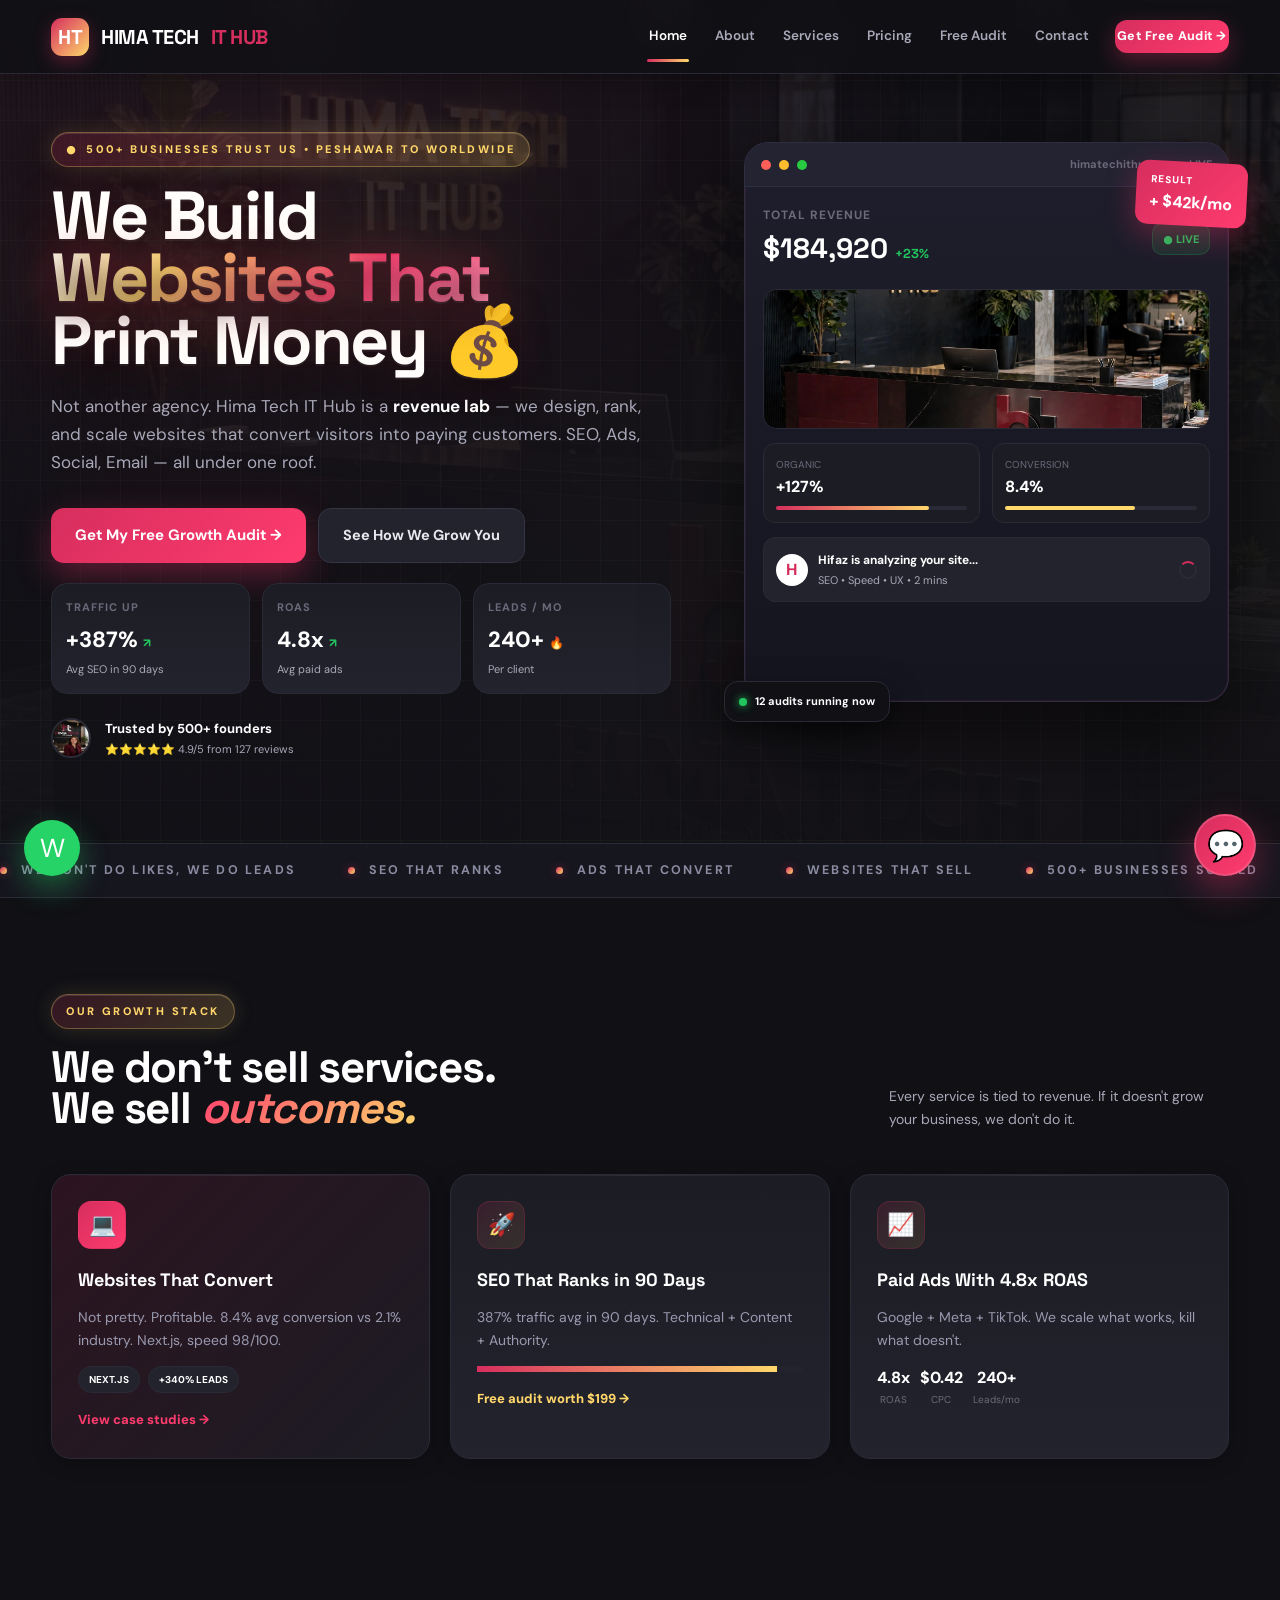
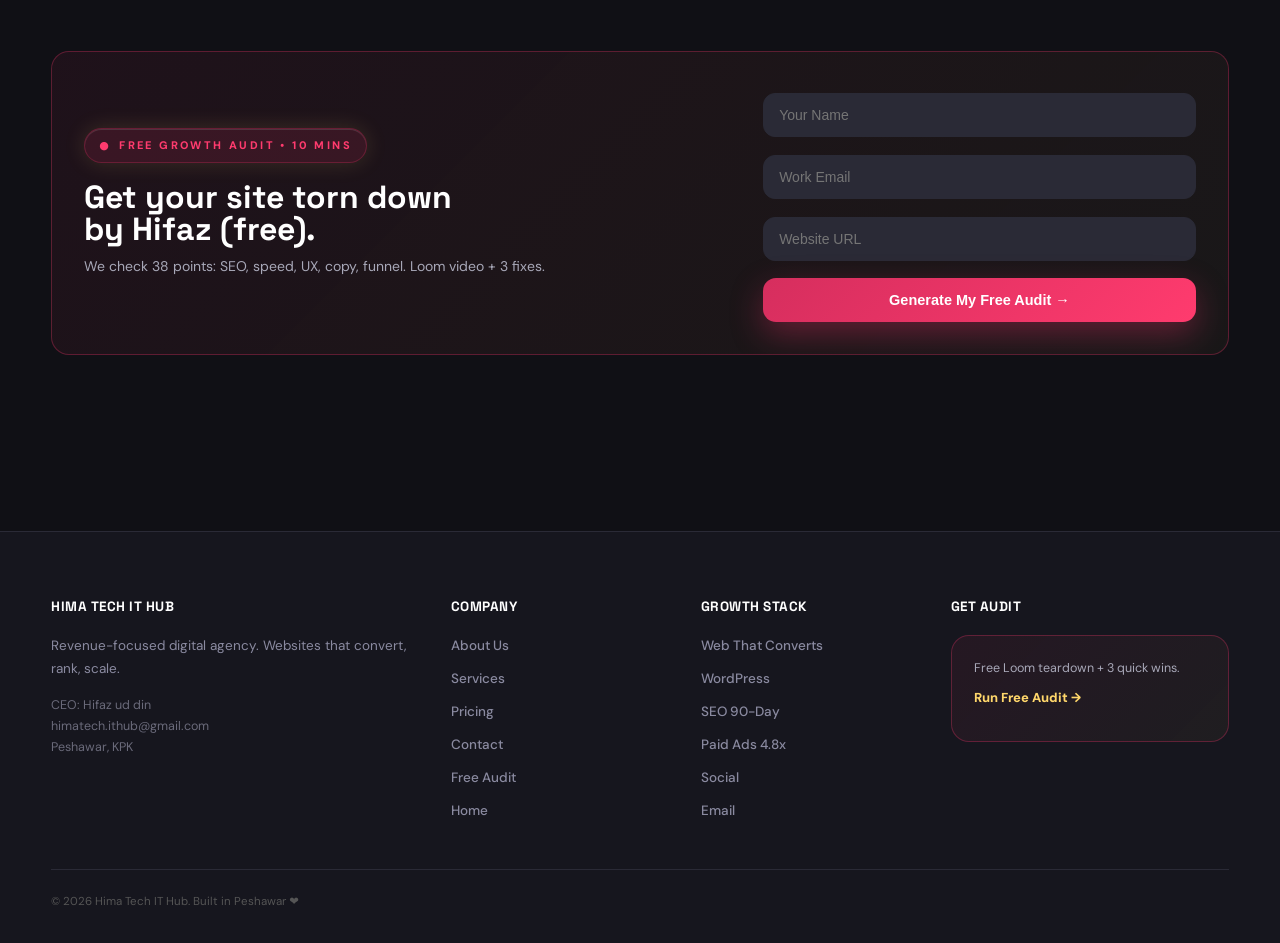
==== commit da875f3f: "Modify hero section layout and media query Updated layout for hero section and adjusted media query " ====
--- a/index.html
+++ b/index.html
@@ -6,14 +6,14 @@
 <style>
 .digital-grid{position:absolute;inset:0;background-image:linear-gradient(rgba(255,255,255,.02) 1px, transparent 1px),linear-gradient(90deg, rgba(255,255,255,.02) 1px, transparent 1px);background-size:40px 40px;z-index:1}
 .hero-left{max-width:620px}
-.hero-right{position:relative;width:480px;height:560px}
+.hero-right{position:relative;width:100%;height:560px;align-self:start;top:10px}
 .dashboard-card{background:linear-gradient(180deg, #1E1E2C 0%, #151520 100%);border:1px solid #2E2E42;border-radius:24px;overflow:hidden;box-shadow:0 30px 90px rgba(0,0,0,.6), 0 0 0 1px rgba(214,46,94,.12) inset}
 .dash-header{height:44px;background:#232332;border-bottom:1px solid #2E2E42;display:flex;align-items:center;gap:8px;padding:0 16px}
 .dash-dot{width:10px;height:10px;border-radius:50%}
 .stats-row{display:grid;grid-template-columns:repeat(3,1fr);gap:12px;margin-top:20px}
 .stat-mini{background:linear-gradient(180deg, #1C1C24, #23232E);border:1px solid #2A2A36;border-radius:16px;padding:14px}
 .trusted-logos{display:flex;gap:32px;opacity:.5;filter:grayscale(1);align-items:center;flex-wrap:wrap}
-@media(max-width:1000px){.hero-right{display:none}.stats-row{grid-template-columns:1fr}}
+@media(max-width:1000px){.container[style*="grid-template-columns"]{grid-template-columns:1fr!important}.hero-right{display:block;order:-1;height:auto}.stats-row{grid-template-columns:1fr}}
 </style>
 </head><body>
 <nav class="navbar"><div class="container nav-inner">
@@ -31,7 +31,7 @@
 </div></nav>
 
 <section class="hero" style="min-height:92vh"><div class="digital-grid"></div><div class="hero-bg"><img src="assets/images/image_20260923_080202.webp" alt="" style="opacity:.18"><div class="hero-gradient"></div></div>
-<div class="container" style="display:flex;justify-content:space-between;align-items:center;gap:40px;position:relative;z-index:2;flex-wrap:wrap">
+<div class="container" style="display:grid;grid-template-columns:1.15fr .85fr;gap:36px;align-items:start;position:relative;z-index:2">
 <div class="hero-left">
 <div class="kicker"><span class="blink">●</span> 500+ BUSINESSES TRUST US • PESHAWAR TO WORLDWIDE</div>
 <h1>We Build<br><em>Websites That</em><br>Print Money 💰</h1>
--- a/assets/css/site.css
+++ b/assets/css/site.css
@@ -43,21 +43,11 @@
 .hero-bg img{width:100%;height:100%;object-fit:cover;opacity:.22}
 .hero-gradient{position:absolute;inset:0;background:linear-gradient(180deg, rgba(16,16,21,.4) 0%, rgba(16,16,21,.85) 100%);z-index:1}
 .hero .container{position:relative;z-index:2}
-.kicker{color:var(--gold);font-size:11px;letter-spacing:2.4px;text-transform:uppercase;font-weight:800;display:inline-flex;gap:8px;align-items:center;background:rgba(255,215,107,.12);border:1px solid rgba(255,215,107,.22);padding:7px 14px;border-radius:100px;margin-bottom:18px}
+.kicker{color:#FFD76B;font-size:11px;letter-spacing:2.4px;text-transform:uppercase;font-weight:800;display:inline-flex;gap:8px;align-items:center;background:linear-gradient(135deg, rgba(214,46,94,.18), rgba(255,215,107,.18));border:1px solid rgba(255,215,107,.32);padding:7px 14px;border-radius:100px;margin-bottom:18px;box-shadow:0 0 22px rgba(255,215,107,.14), inset 0 1px 0 rgba(255,255,255,.12)}
 .blink{animation:blink 1.3s infinite}
 @keyframes blink{0%,100%{opacity:1}50%{opacity:.4}}
-h1{
-  font-family:'Syne', 'Space Grotesk', sans-serif;
-  font-weight:800;
-  letter-spacing:-2.5px;
-  text-shadow: 0 0 30px rgba(214,46,94,.25), 0 0 60px rgba(255,215,107,.15);
-}
-h1 em{
-  background: linear-gradient(135deg,#FF3B6E 0%, #FFD76B 40%, #FFFFFF 80%);
-  -webkit-background-clip:text;
-  -webkit-text-fill-color:transparent;
-  filter: drop-shadow(0 2px 20px rgba(255,215,107,.3));
-}
+h1{font-family:'Space Grotesk',sans-serif;font-size:clamp(38px,6vw,68px);line-height:.92;letter-spacing:-2.2px;font-weight:800;color:#FFFFFF;text-shadow:0 2px 0 rgba(255,255,255,.06), 0 12px 32px rgba(0,0,0,.6), 0 0 40px rgba(214,46,94,.18)}
+h1 em{font-style:normal;background:linear-gradient(135deg, #FFFFFF 0%, #FFD76B 28%, #FF3B6E 68%, #FF8FB0 100%);-webkit-background-clip:text;-webkit-text-fill-color:transparent;filter:drop-shadow(0 0 24px rgba(255,59,110,.32)) drop-shadow(0 0 60px rgba(255,215,107,.22))}
 .lead{color:var(--muted);max-width:640px;margin:20px 0 32px;font-size:17px;line-height:1.65}
 .btn{display:inline-flex;gap:8px;align-items:center;padding:14px 24px;border-radius:13px;font-weight:700;border:0;cursor:pointer;font-size:14.5px;transition:.25s}
 .btn-primary{background:linear-gradient(135deg,var(--maroon),var(--maroon2));color:#fff;box-shadow:0 12px 32px rgba(214,46,94,.38)}
@@ -75,12 +65,7 @@
 /* Sections */
 section{padding:96px 0;position:relative}
 .section-head{margin-bottom:44px}
-.section-head h2{
-  font-family:'Syne', sans-serif;
-  font-weight:800;
-  letter-spacing:-1.5px;
-  text-shadow: 0 4px 20px rgba(0,0,0,.4);
-}
+.section-head h2{font-family:'Space Grotesk';font-size:clamp(30px,4.2vw,44px);letter-spacing:-1.2px;line-height:.95;font-weight:800}
 .section-head p{color:var(--muted);max-width:580px;margin-top:14px;font-size:15px}
 .grid{display:grid;grid-template-columns:repeat(auto-fill,minmax(320px,1fr));gap:20px}
 .card{background:linear-gradient(180deg,var(--card),var(--card2));border:1px solid var(--border);border-radius:20px;padding:26px;transition:.35s;position:relative;overflow:hidden;box-shadow:0 4px 20px rgba(0,0,0,.2)}
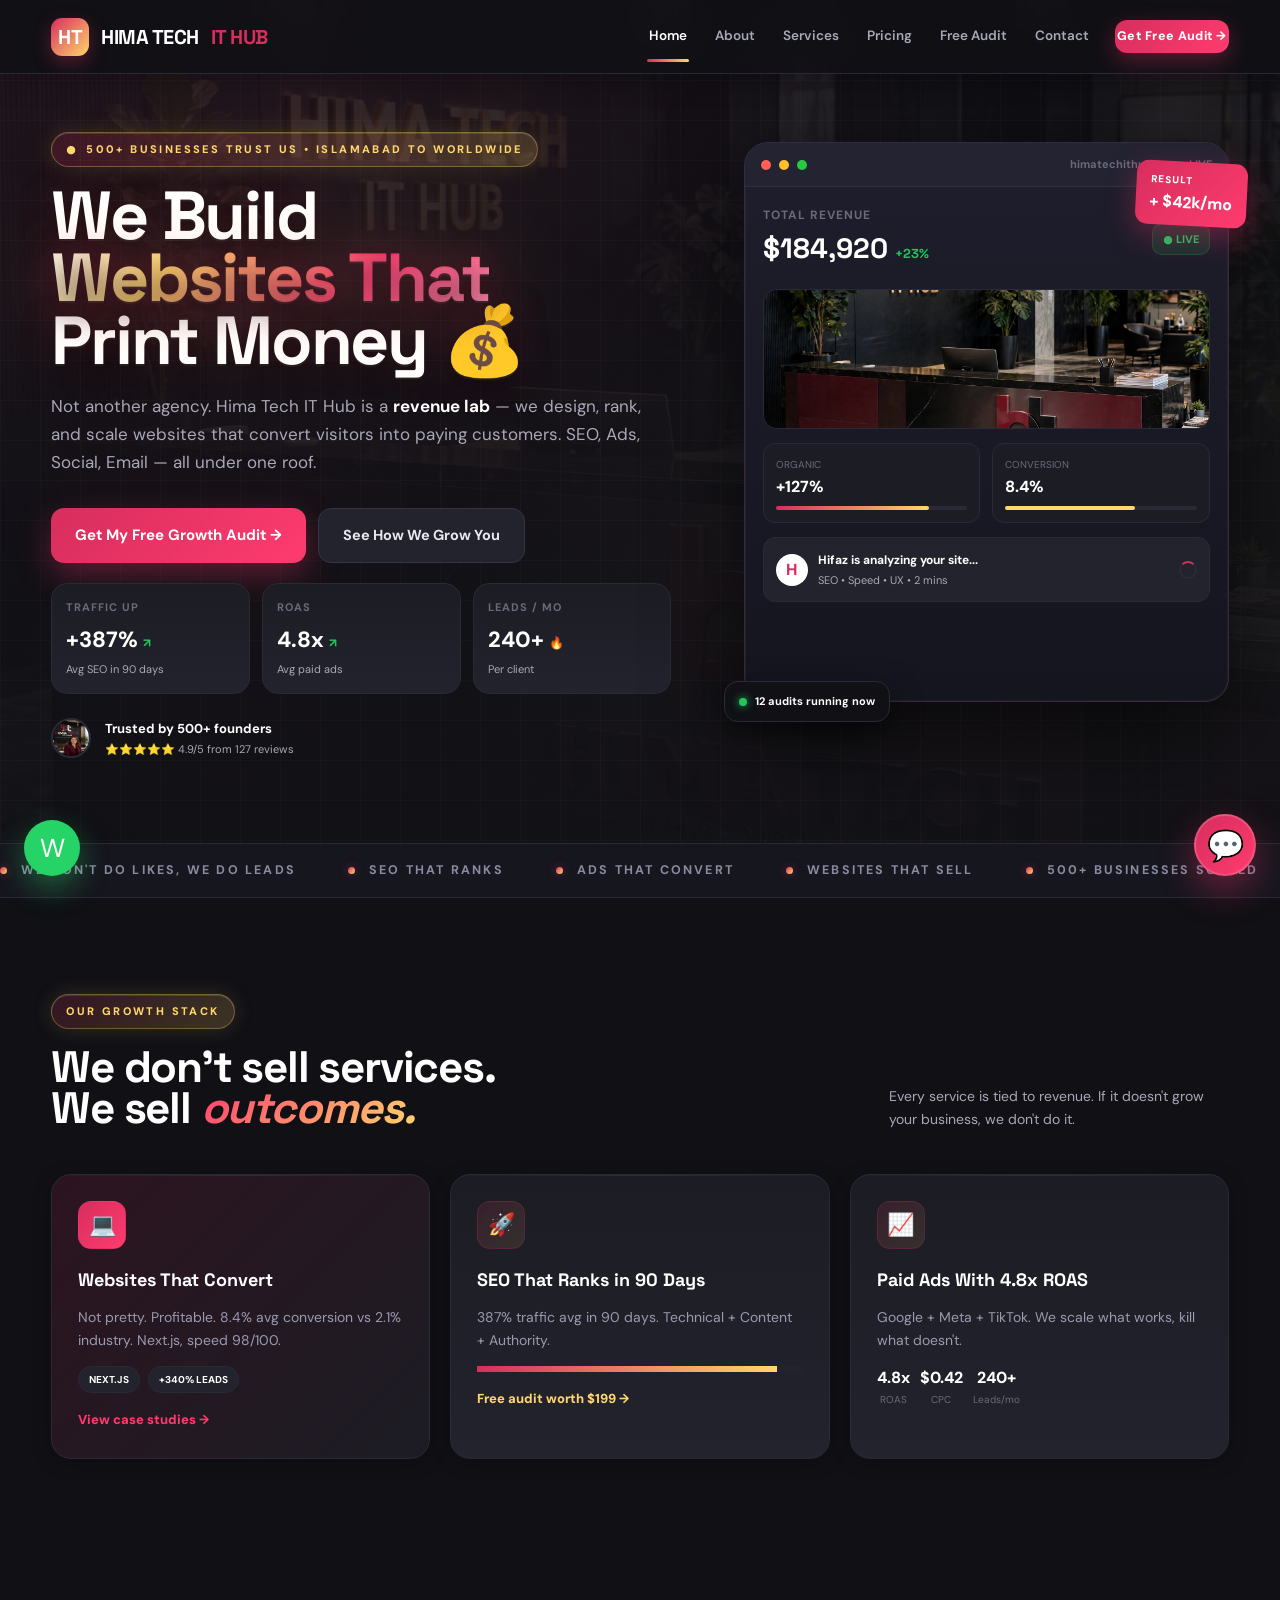
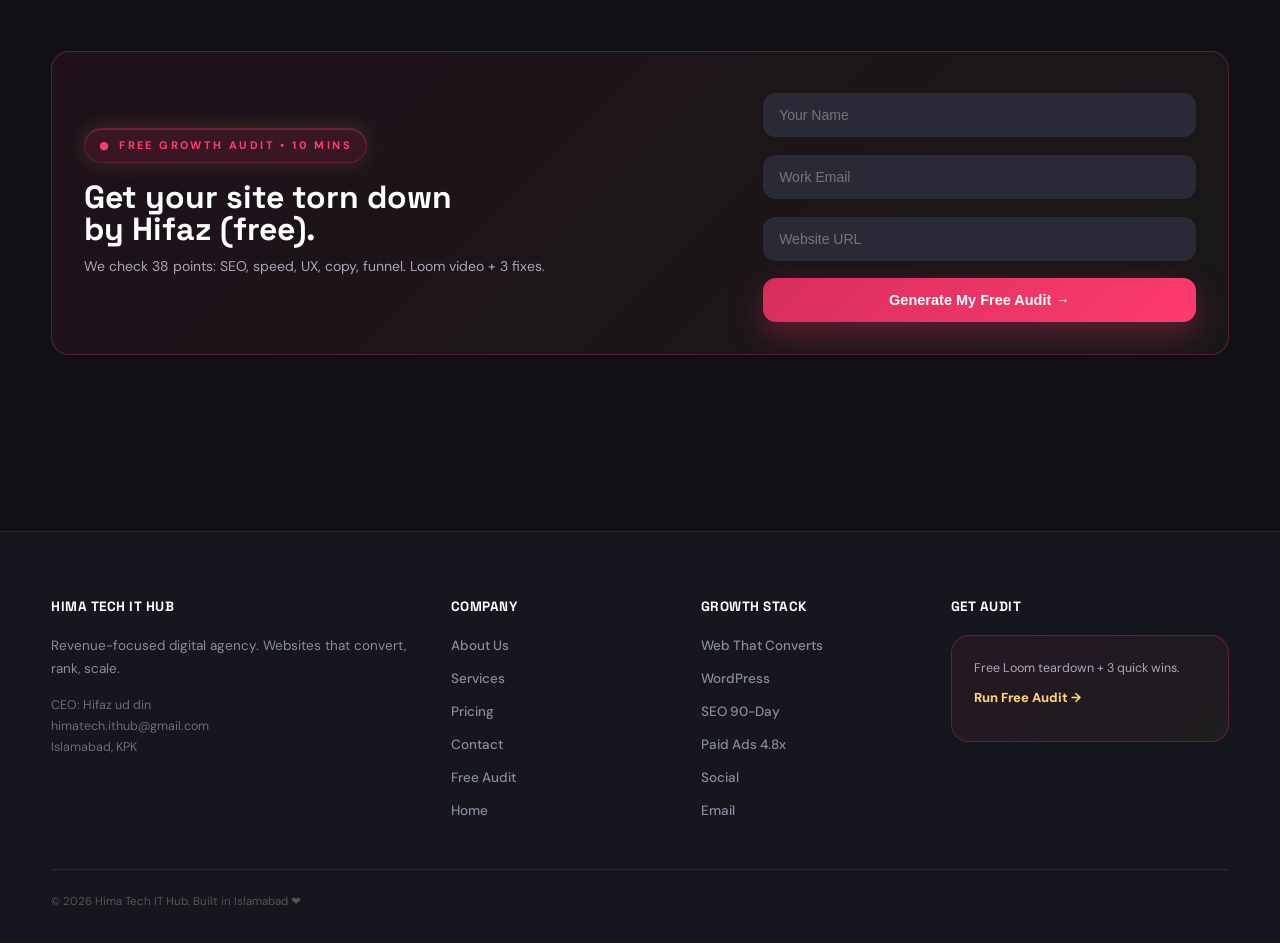
==== commit 9c86a877: "Update location references from Peshawar to Islamabad" ====
--- a/index.html
+++ b/index.html
@@ -1,6 +1,6 @@
 <!doctype html><html lang="en"><head><meta charset="utf-8"><meta name="viewport" content="width=device-width,initial-scale=1">
 <title>Hima Tech IT Hub — Digital Marketing Agency That Drives Growth</title>
-<meta name="description" content="Peshawar's premium digital marketing agency. SEO, Web Dev, Paid Ads, Social Media that actually converts. Free audit in 10 mins.">
+<meta name="description" content="Islamabad's premium digital marketing agency. SEO, Web Dev, Paid Ads, Social Media that actually converts. Free audit in 10 mins.">
 <link href="https://fonts.googleapis.com/css2?family=DM+Sans:wght@400;500;700&family=Space+Grotesk:wght@600;700;800&display=swap" rel="stylesheet">
 <link rel="stylesheet" href="assets/css/site.css">
 <style>
@@ -33,7 +33,7 @@
 <section class="hero" style="min-height:92vh"><div class="digital-grid"></div><div class="hero-bg"><img src="assets/images/image_20260923_080202.webp" alt="" style="opacity:.18"><div class="hero-gradient"></div></div>
 <div class="container" style="display:grid;grid-template-columns:1.15fr .85fr;gap:36px;align-items:start;position:relative;z-index:2">
 <div class="hero-left">
-<div class="kicker"><span class="blink">●</span> 500+ BUSINESSES TRUST US • PESHAWAR TO WORLDWIDE</div>
+<div class="kicker"><span class="blink">●</span> 500+ BUSINESSES TRUST US • Islamabad TO WORLDWIDE</div>
 <h1>We Build<br><em>Websites That</em><br>Print Money 💰</h1>
 <p class="lead">Not another agency. Hima Tech IT Hub is a <b style="color:#fff">revenue lab</b> — we design, rank, and scale websites that convert visitors into paying customers. SEO, Ads, Social, Email — all under one roof.</p>
 <div style="display:flex;gap:12px;flex-wrap:wrap">
@@ -67,7 +67,7 @@
 </div>
 </section>
 
-<div class="marquee"><div class="marquee-track"><span><i></i> WE DON'T DO LIKES, WE DO LEADS</span><span><i></i> SEO THAT RANKS</span><span><i></i> ADS THAT CONVERT</span><span><i></i> WEBSITES THAT SELL</span><span><i></i> 500+ BUSINESSES SCALED</span><span><i></i> PESHAWAR • DUBAI • USA</span><span><i></i> WE DON'T DO LIKES, WE DO LEADS</span></div></div>
+<div class="marquee"><div class="marquee-track"><span><i></i> WE DON'T DO LIKES, WE DO LEADS</span><span><i></i> SEO THAT RANKS</span><span><i></i> ADS THAT CONVERT</span><span><i></i> WEBSITES THAT SELL</span><span><i></i> 500+ BUSINESSES SCALED</span><span><i></i> Islamabad • DUBAI • USA</span><span><i></i> WE DON'T DO LIKES, WE DO LEADS</span></div></div>
 
 <section><div class="container"><div class="section-head" style="display:flex;justify-content:space-between;align-items:end;flex-wrap:wrap;gap:20px"><div><div class="kicker">OUR GROWTH STACK</div><h2>We don't sell services.<br>We sell <em style="background:linear-gradient(135deg,#FF3B6E,#FFD76B);-webkit-background-clip:text;-webkit-text-fill-color:transparent">outcomes.</em></h2></div><p style="color:#A8A8B8;max-width:340px;font-size:14px;line-height:1.6">Every service is tied to revenue. If it doesn't grow your business, we don't do it.</p></div>
 <div class="grid" style="grid-template-columns:repeat(3,1fr)">
@@ -79,11 +79,11 @@
 <section><div class="container"><div class="audit-box blink-border" style="display:grid;grid-template-columns:1.2fr .8fr;gap:30px;align-items:center;padding:32px"><div><div class="kicker" style="background:rgba(214,46,94,.15);border-color:rgba(214,46,94,.3);color:#FF3B6E"><span class="blink">●</span> FREE GROWTH AUDIT • 10 MINS</div><h2 style="font-family:Space Grotesk;font-size:32px;line-height:1">Get your site torn down<br>by Hifaz (free).</h2><p style="color:#A8A8B8;margin-top:10px;font-size:14px">We check 38 points: SEO, speed, UX, copy, funnel. Loom video + 3 fixes.</p></div><form id="auditForm"><input class="input" id="auditName" placeholder="Your Name" required><input class="input" id="auditEmail" type="email" placeholder="Work Email" required><input class="input" id="auditPhone" placeholder="Website URL" required><div id="auditProgress" style="display:none;margin:12px 0"><div style="height:8px;background:#23232E;border-radius:100px;overflow:hidden"><div style="height:100%;width:0%;background:linear-gradient(90deg,#D62E5E,#FFD76B);transition:.3s"></div></div><span style="font-size:12px;color:#A8A8B8;margin-top:6px;display:block">0% • Scanning 38 checks...</span></div><button class="btn btn-primary" style="width:100%;justify-content:center;margin-top:8px">Generate My Free Audit →</button><div id="auditResult" style="display:none;margin-top:14px"></div></form></div></div></section>
 
 <footer><div class="container footer-grid">
-<div><h4>HIMA TECH IT HUB</h4><p style="color:#8a8aa0;font-size:13.5px;margin-top:10px;line-height:1.7">Revenue-focused digital agency. Websites that convert, rank, scale.</p><p style="color:#6A6A7A;font-size:12.5px;margin-top:14px">CEO: Hifaz ud din<br>himatech.ithub@gmail.com<br>Peshawar, KPK</p></div>
+<div><h4>HIMA TECH IT HUB</h4><p style="color:#8a8aa0;font-size:13.5px;margin-top:10px;line-height:1.7">Revenue-focused digital agency. Websites that convert, rank, scale.</p><p style="color:#6A6A7A;font-size:12.5px;margin-top:14px">CEO: Hifaz ud din<br>himatech.ithub@gmail.com<br>Islamabad, KPK</p></div>
 <div><h4>Company</h4><a href="about.html">About Us</a><a href="services.html">Services</a><a href="pricing.html">Pricing</a><a href="contact.html">Contact</a><a href="audit.html">Free Audit</a><a href="index.html">Home</a></div>
 <div><h4>Growth Stack</h4><a href="services/web.html">Web That Converts</a><a href="services/wordpress.html">WordPress</a><a href="services/seo.html">SEO 90-Day</a><a href="services/digital-marketing.html">Paid Ads 4.8x</a><a href="services/social-media.html">Social</a><a href="services/email-marketing.html">Email</a></div>
 <div><h4>Get Audit</h4><div class="audit-box blink-border"><p style="font-size:12.5px;color:#A8A8B8">Free Loom teardown + 3 quick wins.</p><a href="audit.html" style="color:#FFD76B;font-weight:800;font-size:13px;margin-top:8px;display:inline-flex;gap:6px">Run Free Audit →</a></div></div>
-</div><div class="container" style="margin-top:36px;padding-top:22px;border-top:1px solid #2A2A36;display:flex;justify-content:space-between;flex-wrap:wrap;gap:12px"><p style="color:#555;font-size:11.5px">© 2026 Hima Tech IT Hub. Built in Peshawar ❤️</p></div></footer>
+</div><div class="container" style="margin-top:36px;padding-top:22px;border-top:1px solid #2A2A36;display:flex;justify-content:space-between;flex-wrap:wrap;gap:12px"><p style="color:#555;font-size:11.5px">© 2026 Hima Tech IT Hub. Built in Islamabad ❤️</p></div></footer>
 
 <div class="hifaz-widget">
   <div class="hifaz-bubble" id="hifazBubble" onclick="toggleHifaz()">💬</div>
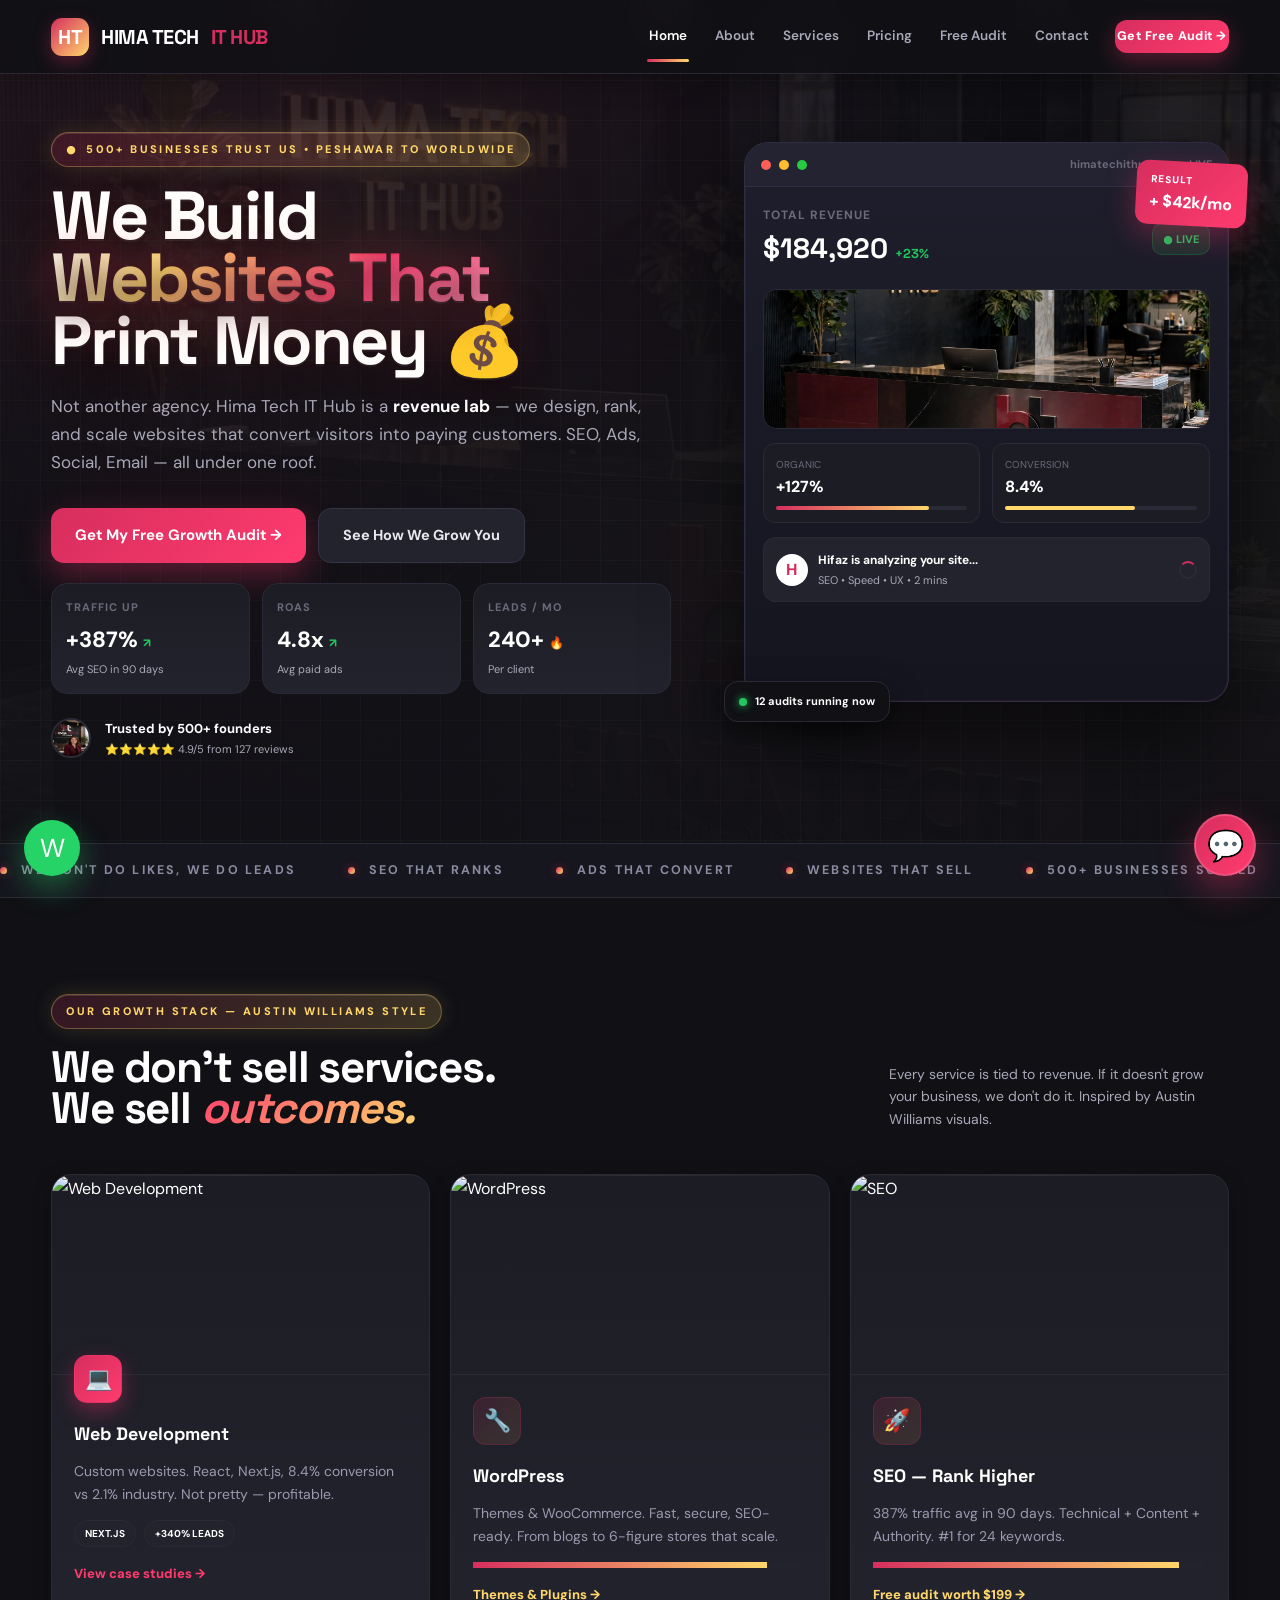
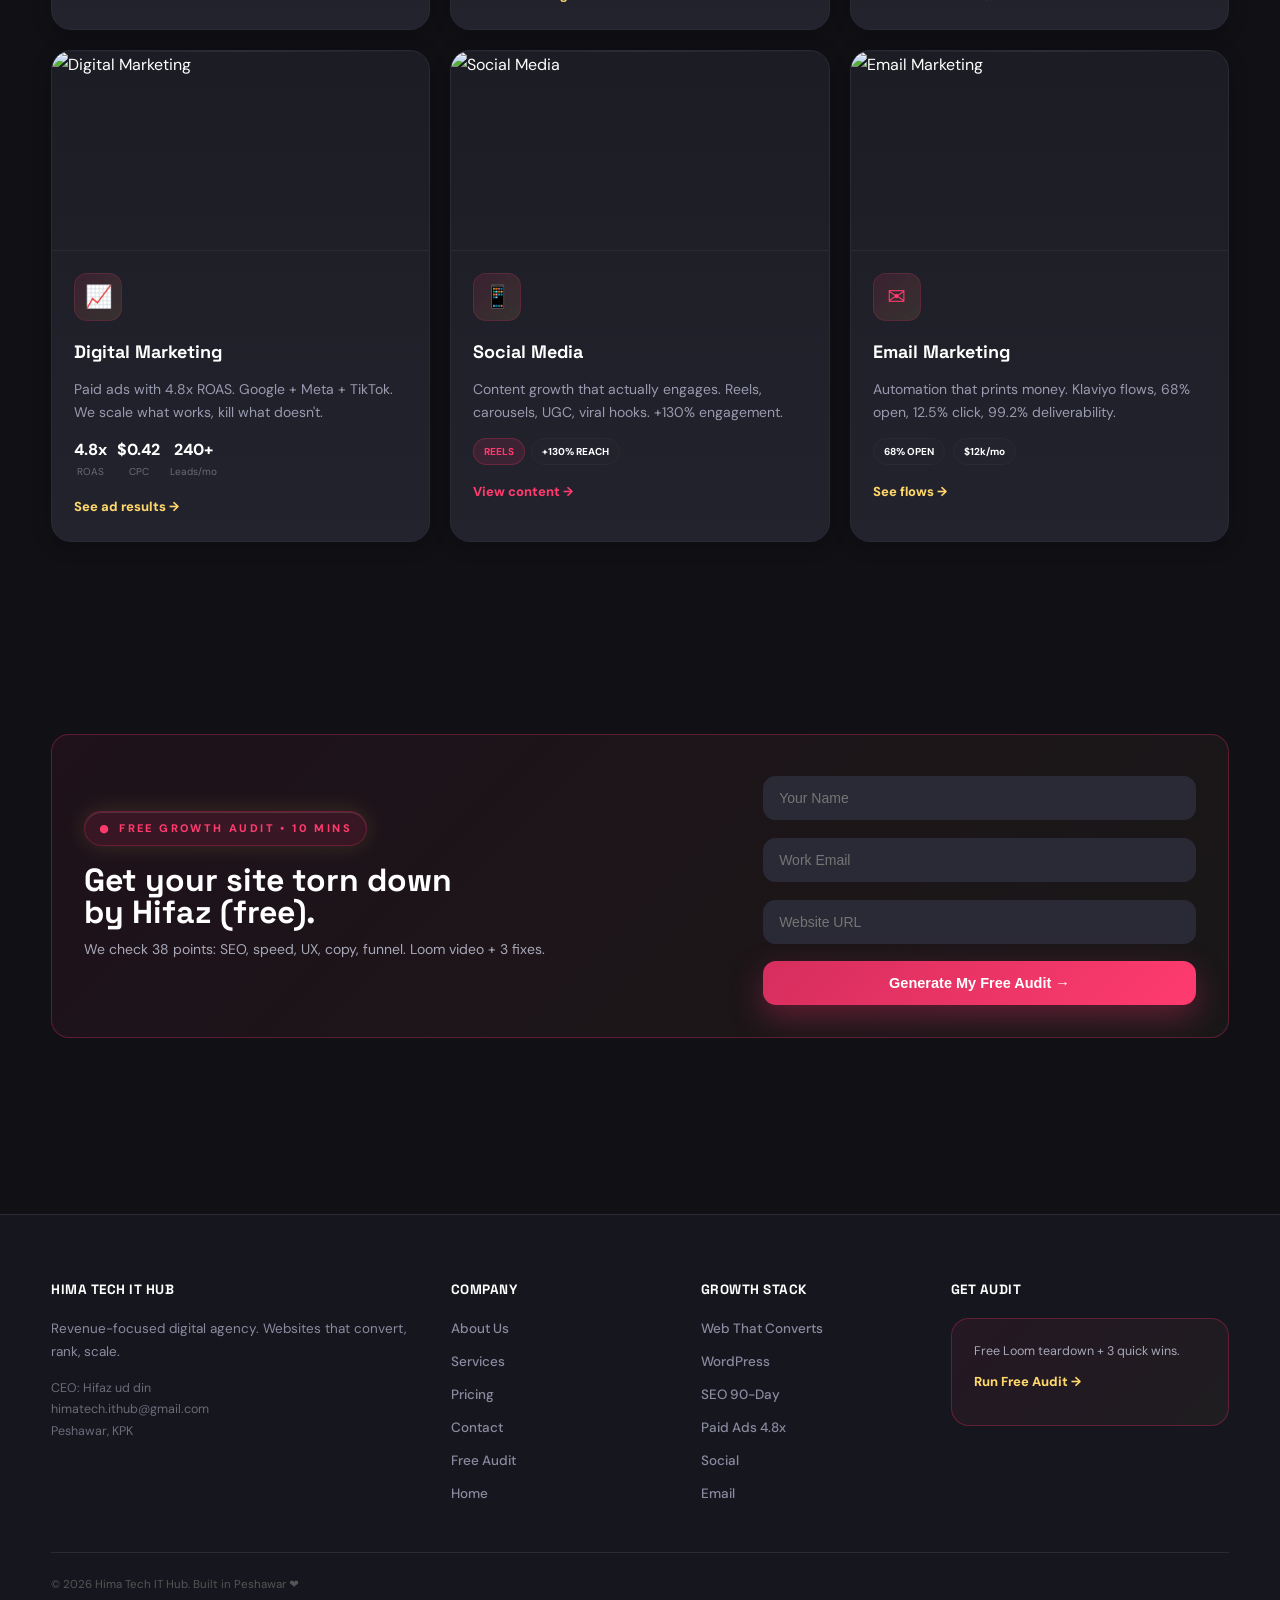
==== commit 93e40376: "Add initial index.html for Hima Tech IT Hub Initial commit of the index.html file for Hima Tech IT H" ====
--- a/index.html
+++ b/index.html
@@ -1,6 +1,6 @@
 <!doctype html><html lang="en"><head><meta charset="utf-8"><meta name="viewport" content="width=device-width,initial-scale=1">
 <title>Hima Tech IT Hub — Digital Marketing Agency That Drives Growth</title>
-<meta name="description" content="Islamabad's premium digital marketing agency. SEO, Web Dev, Paid Ads, Social Media that actually converts. Free audit in 10 mins.">
+<meta name="description" content="Peshawar's premium digital marketing agency. SEO, Web Dev, Paid Ads, Social Media that actually converts. Free audit in 10 mins.">
 <link href="https://fonts.googleapis.com/css2?family=DM+Sans:wght@400;500;700&family=Space+Grotesk:wght@600;700;800&display=swap" rel="stylesheet">
 <link rel="stylesheet" href="assets/css/site.css">
 <style>
@@ -33,7 +33,7 @@
 <section class="hero" style="min-height:92vh"><div class="digital-grid"></div><div class="hero-bg"><img src="assets/images/image_20260923_080202.webp" alt="" style="opacity:.18"><div class="hero-gradient"></div></div>
 <div class="container" style="display:grid;grid-template-columns:1.15fr .85fr;gap:36px;align-items:start;position:relative;z-index:2">
 <div class="hero-left">
-<div class="kicker"><span class="blink">●</span> 500+ BUSINESSES TRUST US • Islamabad TO WORLDWIDE</div>
+<div class="kicker"><span class="blink">●</span> 500+ BUSINESSES TRUST US • PESHAWAR TO WORLDWIDE</div>
 <h1>We Build<br><em>Websites That</em><br>Print Money 💰</h1>
 <p class="lead">Not another agency. Hima Tech IT Hub is a <b style="color:#fff">revenue lab</b> — we design, rank, and scale websites that convert visitors into paying customers. SEO, Ads, Social, Email — all under one roof.</p>
 <div style="display:flex;gap:12px;flex-wrap:wrap">
@@ -67,23 +67,75 @@
 </div>
 </section>
 
-<div class="marquee"><div class="marquee-track"><span><i></i> WE DON'T DO LIKES, WE DO LEADS</span><span><i></i> SEO THAT RANKS</span><span><i></i> ADS THAT CONVERT</span><span><i></i> WEBSITES THAT SELL</span><span><i></i> 500+ BUSINESSES SCALED</span><span><i></i> Islamabad • DUBAI • USA</span><span><i></i> WE DON'T DO LIKES, WE DO LEADS</span></div></div>
+<div class="marquee"><div class="marquee-track"><span><i></i> WE DON'T DO LIKES, WE DO LEADS</span><span><i></i> SEO THAT RANKS</span><span><i></i> ADS THAT CONVERT</span><span><i></i> WEBSITES THAT SELL</span><span><i></i> 500+ BUSINESSES SCALED</span><span><i></i> PESHAWAR • DUBAI • USA</span><span><i></i> WE DON'T DO LIKES, WE DO LEADS</span></div></div>
 
-<section><div class="container"><div class="section-head" style="display:flex;justify-content:space-between;align-items:end;flex-wrap:wrap;gap:20px"><div><div class="kicker">OUR GROWTH STACK</div><h2>We don't sell services.<br>We sell <em style="background:linear-gradient(135deg,#FF3B6E,#FFD76B);-webkit-background-clip:text;-webkit-text-fill-color:transparent">outcomes.</em></h2></div><p style="color:#A8A8B8;max-width:340px;font-size:14px;line-height:1.6">Every service is tied to revenue. If it doesn't grow your business, we don't do it.</p></div>
+<section><div class="container"><div class="section-head" style="display:flex;justify-content:space-between;align-items:end;flex-wrap:wrap;gap:20px"><div><div class="kicker">OUR GROWTH STACK — AUSTIN WILLIAMS STYLE</div><h2>We don't sell services.<br>We sell <em style="background:linear-gradient(135deg,#FF3B6E,#FFD76B);-webkit-background-clip:text;-webkit-text-fill-color:transparent">outcomes.</em></h2></div><p style="color:#A8A8B8;max-width:340px;font-size:14px;line-height:1.6">Every service is tied to revenue. If it doesn't grow your business, we don't do it. Inspired by Austin Williams visuals.</p></div>
 <div class="grid" style="grid-template-columns:repeat(3,1fr)">
-<div class="card" style="background:linear-gradient(135deg, rgba(214,46,94,.14), #1C1C24)"><div class="card-icon" style="background:linear-gradient(135deg,#D62E5E,#FF3B6E);color:#fff">💻</div><h3>Websites That Convert</h3><p>Not pretty. Profitable. 8.4% avg conversion vs 2.1% industry. Next.js, speed 98/100.</p><div style="margin-top:14px;display:flex;gap:8px"><span style="background:#23232E;border:1px solid #2A2A36;border-radius:100px;padding:4px 10px;font-size:10px;font-weight:700">NEXT.JS</span><span style="background:#23232E;border:1px solid #2A2A36;border-radius:100px;padding:4px 10px;font-size:10px;font-weight:700">+340% LEADS</span></div><a href="services/web.html" style="margin-top:16px;display:inline-flex;gap:6px;align-items:center;color:#FF3B6E;font-weight:800;font-size:13px">View case studies →</a></div>
-<div class="card"><div class="card-icon">🚀</div><h3>SEO That Ranks in 90 Days</h3><p>387% traffic avg in 90 days. Technical + Content + Authority.</p><div style="margin-top:14px;height:6px;background:#23232E;border-radius:10px"><div style="width:92%;height:100%;background:linear-gradient(90deg,#D62E5E,#FFD76B)"></div></div><a href="services/seo.html" style="margin-top:16px;display:inline-flex;color:#FFD76B;font-weight:800;font-size:13px">Free audit worth $199 →</a></div>
-<div class="card"><div class="card-icon">📈</div><h3>Paid Ads With 4.8x ROAS</h3><p>Google + Meta + TikTok. We scale what works, kill what doesn't.</p><div style="margin-top:12px;display:flex;gap:10px"><div style="text-align:center"><div style="font-weight:800">4.8x</div><div style="font-size:10px;color:#6A6A7A">ROAS</div></div><div style="text-align:center"><div style="font-weight:800">$0.42</div><div style="font-size:10px;color:#6A6A7A">CPC</div></div><div style="text-align:center"><div style="font-weight:800">240+</div><div style="font-size:10px;color:#6A6A7A">Leads/mo</div></div></div></div>
+
+<div class="card" style="padding:0;overflow:hidden">
+<img src="assets/images/image_20260923_151044.webp" alt="Web Development" style="width:100%;height:200px;object-fit:cover;border-bottom:1px solid #2A2A36">
+<div style="padding:22px">
+<div class="card-icon" style="background:linear-gradient(135deg,#D62E5E,#FF3B6E);color:#fff;margin-top:-42px;box-shadow:0 8px 20px rgba(214,46,94,.4)">💻</div>
+<h3 style="margin-top:8px">Web Development</h3><p>Custom websites. React, Next.js, 8.4% conversion vs 2.1% industry. Not pretty — profitable.</p>
+<div style="margin-top:14px;display:flex;gap:8px"><span style="background:#23232E;border:1px solid #2A2A36;border-radius:100px;padding:4px 10px;font-size:10px;font-weight:700">NEXT.JS</span><span style="background:#23232E;border:1px solid #2A2A36;border-radius:100px;padding:4px 10px;font-size:10px;font-weight:700">+340% LEADS</span></div>
+<a href="services/web.html" style="margin-top:16px;display:inline-flex;gap:6px;align-items:center;color:#FF3B6E;font-weight:800;font-size:13px">View case studies →</a>
+</div></div>
+
+<div class="card" style="padding:0;overflow:hidden">
+<img src="assets/images/image_20260923_151513.webp" alt="WordPress" style="width:100%;height:200px;object-fit:cover;border-bottom:1px solid #2A2A36">
+<div style="padding:22px">
+<div class="card-icon">🔧</div>
+<h3>WordPress</h3><p>Themes & WooCommerce. Fast, secure, SEO-ready. From blogs to 6-figure stores that scale.</p>
+<div style="margin-top:14px;height:6px;background:#23232E;border-radius:10px"><div style="width:88%;height:100%;background:linear-gradient(90deg,#D62E5E,#FFD76B)"></div></div>
+<a href="services/wordpress.html" style="margin-top:16px;display:inline-flex;color:#FFD76B;font-weight:800;font-size:13px">Themes & Plugins →</a>
+</div></div>
+
+<div class="card" style="padding:0;overflow:hidden">
+<img src="assets/images/image_20260923_151527.webp" alt="SEO" style="width:100%;height:200px;object-fit:cover;border-bottom:1px solid #2A2A36">
+<div style="padding:22px">
+<div class="card-icon">🚀</div>
+<h3>SEO — Rank Higher</h3><p>387% traffic avg in 90 days. Technical + Content + Authority. #1 for 24 keywords.</p>
+<div style="margin-top:14px;height:6px;background:#23232E;border-radius:10px"><div style="width:92%;height:100%;background:linear-gradient(90deg,#D62E5E,#FFD76B)"></div></div>
+<a href="services/seo.html" style="margin-top:16px;display:inline-flex;color:#FFD76B;font-weight:800;font-size:13px">Free audit worth $199 →</a>
+</div></div>
+
+<div class="card" style="padding:0;overflow:hidden">
+<img src="assets/images/image_20260923_151540.webp" alt="Digital Marketing" style="width:100%;height:200px;object-fit:cover;border-bottom:1px solid #2A2A36">
+<div style="padding:22px">
+<div class="card-icon">📈</div>
+<h3>Digital Marketing</h3><p>Paid ads with 4.8x ROAS. Google + Meta + TikTok. We scale what works, kill what doesn't.</p>
+<div style="margin-top:12px;display:flex;gap:10px"><div style="text-align:center"><div style="font-weight:800">4.8x</div><div style="font-size:10px;color:#6A6A7A">ROAS</div></div><div style="text-align:center"><div style="font-weight:800">$0.42</div><div style="font-size:10px;color:#6A6A7A">CPC</div></div><div style="text-align:center"><div style="font-weight:800">240+</div><div style="font-size:10px;color:#6A6A7A">Leads/mo</div></div></div>
+<a href="services/digital-marketing.html" style="margin-top:16px;display:inline-flex;color:#FFD76B;font-weight:800;font-size:13px">See ad results →</a>
+</div></div>
+
+<div class="card" style="padding:0;overflow:hidden">
+<img src="assets/images/image_20260923_151555.webp" alt="Social Media" style="width:100%;height:200px;object-fit:cover;border-bottom:1px solid #2A2A36">
+<div style="padding:22px">
+<div class="card-icon">📱</div>
+<h3>Social Media</h3><p>Content growth that actually engages. Reels, carousels, UGC, viral hooks. +130% engagement.</p>
+<div style="margin-top:14px;display:flex;gap:6px;flex-wrap:wrap"><span style="background:rgba(214,46,94,.15);border:1px solid rgba(214,46,94,.3);color:#FF3B6E;border-radius:100px;padding:4px 10px;font-size:10px;font-weight:700">REELS</span><span style="background:#23232E;border:1px solid #2A2A36;border-radius:100px;padding:4px 10px;font-size:10px;font-weight:700">+130% REACH</span></div>
+<a href="services/social-media.html" style="margin-top:16px;display:inline-flex;color:#FF3B6E;font-weight:800;font-size:13px">View content →</a>
+</div></div>
+
+<div class="card" style="padding:0;overflow:hidden">
+<img src="assets/images/image_20260923_151608.webp" alt="Email Marketing" style="width:100%;height:200px;object-fit:cover;border-bottom:1px solid #2A2A36">
+<div style="padding:22px">
+<div class="card-icon">✉️</div>
+<h3>Email Marketing</h3><p>Automation that prints money. Klaviyo flows, 68% open, 12.5% click, 99.2% deliverability.</p>
+<div style="margin-top:14px;display:flex;gap:8px"><span style="background:#23232E;border:1px solid #2A2A36;border-radius:100px;padding:4px 10px;font-size:10px;font-weight:700">68% OPEN</span><span style="background:#23232E;border:1px solid #2A2A36;border-radius:100px;padding:4px 10px;font-size:10px;font-weight:700">$12k/mo</span></div>
+<a href="services/email-marketing.html" style="margin-top:16px;display:inline-flex;color:#FFD76B;font-weight:800;font-size:13px">See flows →</a>
+</div></div>
+
 </div></div></section>
 
 <section><div class="container"><div class="audit-box blink-border" style="display:grid;grid-template-columns:1.2fr .8fr;gap:30px;align-items:center;padding:32px"><div><div class="kicker" style="background:rgba(214,46,94,.15);border-color:rgba(214,46,94,.3);color:#FF3B6E"><span class="blink">●</span> FREE GROWTH AUDIT • 10 MINS</div><h2 style="font-family:Space Grotesk;font-size:32px;line-height:1">Get your site torn down<br>by Hifaz (free).</h2><p style="color:#A8A8B8;margin-top:10px;font-size:14px">We check 38 points: SEO, speed, UX, copy, funnel. Loom video + 3 fixes.</p></div><form id="auditForm"><input class="input" id="auditName" placeholder="Your Name" required><input class="input" id="auditEmail" type="email" placeholder="Work Email" required><input class="input" id="auditPhone" placeholder="Website URL" required><div id="auditProgress" style="display:none;margin:12px 0"><div style="height:8px;background:#23232E;border-radius:100px;overflow:hidden"><div style="height:100%;width:0%;background:linear-gradient(90deg,#D62E5E,#FFD76B);transition:.3s"></div></div><span style="font-size:12px;color:#A8A8B8;margin-top:6px;display:block">0% • Scanning 38 checks...</span></div><button class="btn btn-primary" style="width:100%;justify-content:center;margin-top:8px">Generate My Free Audit →</button><div id="auditResult" style="display:none;margin-top:14px"></div></form></div></div></section>
 
 <footer><div class="container footer-grid">
-<div><h4>HIMA TECH IT HUB</h4><p style="color:#8a8aa0;font-size:13.5px;margin-top:10px;line-height:1.7">Revenue-focused digital agency. Websites that convert, rank, scale.</p><p style="color:#6A6A7A;font-size:12.5px;margin-top:14px">CEO: Hifaz ud din<br>himatech.ithub@gmail.com<br>Islamabad, KPK</p></div>
+<div><h4>HIMA TECH IT HUB</h4><p style="color:#8a8aa0;font-size:13.5px;margin-top:10px;line-height:1.7">Revenue-focused digital agency. Websites that convert, rank, scale.</p><p style="color:#6A6A7A;font-size:12.5px;margin-top:14px">CEO: Hifaz ud din<br>himatech.ithub@gmail.com<br>Peshawar, KPK</p></div>
 <div><h4>Company</h4><a href="about.html">About Us</a><a href="services.html">Services</a><a href="pricing.html">Pricing</a><a href="contact.html">Contact</a><a href="audit.html">Free Audit</a><a href="index.html">Home</a></div>
 <div><h4>Growth Stack</h4><a href="services/web.html">Web That Converts</a><a href="services/wordpress.html">WordPress</a><a href="services/seo.html">SEO 90-Day</a><a href="services/digital-marketing.html">Paid Ads 4.8x</a><a href="services/social-media.html">Social</a><a href="services/email-marketing.html">Email</a></div>
 <div><h4>Get Audit</h4><div class="audit-box blink-border"><p style="font-size:12.5px;color:#A8A8B8">Free Loom teardown + 3 quick wins.</p><a href="audit.html" style="color:#FFD76B;font-weight:800;font-size:13px;margin-top:8px;display:inline-flex;gap:6px">Run Free Audit →</a></div></div>
-</div><div class="container" style="margin-top:36px;padding-top:22px;border-top:1px solid #2A2A36;display:flex;justify-content:space-between;flex-wrap:wrap;gap:12px"><p style="color:#555;font-size:11.5px">© 2026 Hima Tech IT Hub. Built in Islamabad ❤️</p></div></footer>
+</div><div class="container" style="margin-top:36px;padding-top:22px;border-top:1px solid #2A2A36;display:flex;justify-content:space-between;flex-wrap:wrap;gap:12px"><p style="color:#555;font-size:11.5px">© 2026 Hima Tech IT Hub. Built in Peshawar ❤️</p></div></footer>
 
 <div class="hifaz-widget">
   <div class="hifaz-bubble" id="hifazBubble" onclick="toggleHifaz()">💬</div>
